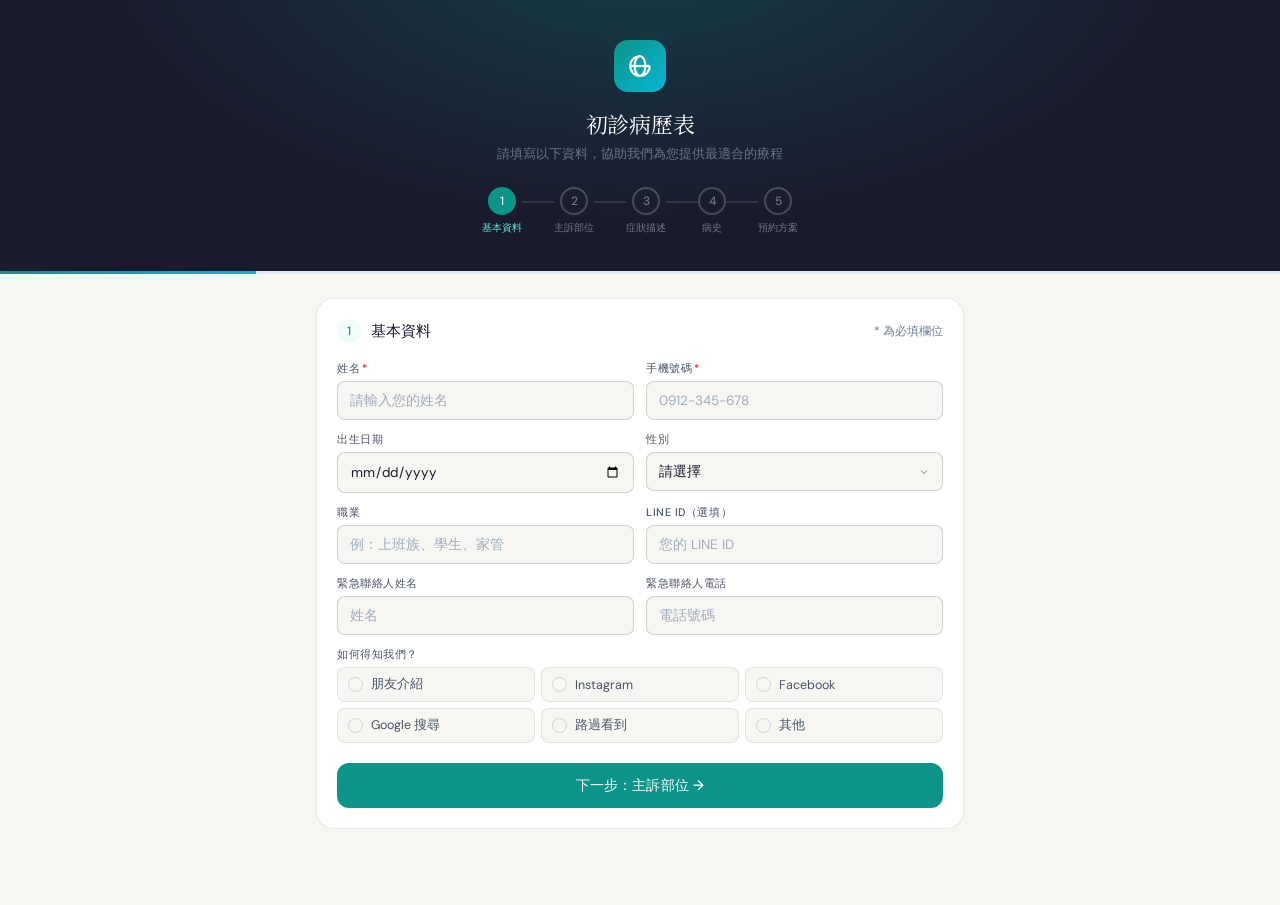
==== intake-form.html @ 5fa19ca1 "Add files via upload" ====
<!DOCTYPE html>
<html lang="zh-TW">
<head>
<meta charset="UTF-8"/>
<meta name="viewport" content="width=device-width,initial-scale=1.0"/>
<title>初診病歷表 — Bloom 身體調理中心</title>
<link rel="preconnect" href="https://fonts.googleapis.com"/>
<link rel="preconnect" href="https://fonts.gstatic.com" crossorigin/>
<link href="https://fonts.googleapis.com/css2?family=Noto+Serif+TC:wght@400;500&family=DM+Sans:opsz,wght@9..40,300;9..40,400;9..40,500&display=swap" rel="stylesheet"/>
<style>
*{box-sizing:border-box;margin:0;padding:0}
:root{
  --ink:#1a1a2e;--ink2:#4a5568;--ink3:#718096;
  --surface:#f7f6f2;--card:#fff;--border:rgba(0,0,0,0.08);--border2:rgba(0,0,0,0.15);
  --teal:#0d9488;--teal-light:#f0fdfa;--teal-mid:#ccfbf1;
  --rose:#e11d48;--rose-light:#fff1f2;
  --gold:#b45309;--gold-light:#fffbeb;
  --r:12px;--r-sm:8px;--r-lg:18px;
  --font-display:'Noto Serif TC',Georgia,serif;
  --font-body:'DM Sans',system-ui,sans-serif;
}
html{scroll-behavior:smooth}
body{font-family:var(--font-body);background:var(--surface);color:var(--ink);min-height:100vh;-webkit-font-smoothing:antialiased}

/* Header */
.form-header{background:var(--ink);padding:40px 24px 36px;text-align:center;position:relative;overflow:hidden}
.form-header::before{content:'';position:absolute;inset:0;background:radial-gradient(ellipse at 50% -20%,rgba(13,148,136,0.3),transparent 60%);pointer-events:none}
.header-logo{width:52px;height:52px;border-radius:14px;background:linear-gradient(135deg,#0d9488,#06b6d4);display:flex;align-items:center;justify-content:center;margin:0 auto 16px;position:relative;z-index:1}
.header-logo svg{width:26px;height:26px;stroke:#fff;fill:none;stroke-width:2}
.header-title{font-family:var(--font-display);font-size:22px;color:#fff;letter-spacing:-0.01em;position:relative;z-index:1}
.header-sub{font-size:13px;color:#64748b;margin-top:6px;position:relative;z-index:1}
.header-steps{display:flex;align-items:center;justify-content:center;gap:0;margin-top:24px;position:relative;z-index:1}
.step-item{display:flex;flex-direction:column;align-items:center;gap:6px}
.step-dot{width:28px;height:28px;border-radius:50%;border:2px solid rgba(255,255,255,0.2);color:rgba(255,255,255,0.4);font-size:12px;font-weight:500;display:flex;align-items:center;justify-content:center;transition:all .3s}
.step-dot.active{background:var(--teal);border-color:var(--teal);color:#fff}
.step-dot.done{background:rgba(13,148,136,0.3);border-color:var(--teal);color:#5eead4}
.step-label{font-size:10px;color:rgba(255,255,255,0.4);white-space:nowrap;transition:all .3s}
.step-label.active{color:#5eead4}
.step-line{width:32px;height:2px;background:rgba(255,255,255,0.1);margin-bottom:18px}
.step-line.done{background:rgba(13,148,136,0.4)}

/* Form body */
.form-body{max-width:680px;margin:0 auto;padding:24px 16px 60px}

/* Sections */
.form-section{background:var(--card);border-radius:var(--r-lg);border:0.5px solid var(--border);padding:20px;margin-bottom:16px;display:none}
.form-section.active{display:block;animation:slideIn .25s ease}
@keyframes slideIn{from{opacity:0;transform:translateY(8px)}to{opacity:1;transform:translateY(0)}}
.section-header{display:flex;align-items:center;gap:10px;margin-bottom:18px}
.section-num{width:24px;height:24px;border-radius:50%;background:var(--teal-light);color:var(--teal);font-size:12px;font-weight:500;display:flex;align-items:center;justify-content:center;flex-shrink:0}
.section-title-text{font-size:15px;font-weight:500;color:var(--ink)}
.section-desc{font-size:12px;color:var(--ink3);margin-left:auto}

/* Fields */
.field-row{display:grid;grid-template-columns:1fr 1fr;gap:12px;margin-bottom:12px}
.field-row.single{grid-template-columns:1fr}
.field-row.triple{grid-template-columns:1fr 1fr 1fr}
.field-group{display:flex;flex-direction:column;gap:5px}
.field-group.full{grid-column:1/-1}
.field-label{font-size:11px;font-weight:500;color:var(--ink2);text-transform:uppercase;letter-spacing:0.05em}
.field-req{color:var(--rose);margin-left:2px}
.field-input{width:100%;padding:10px 12px;border:1px solid var(--border2);border-radius:var(--r-sm);background:var(--surface);color:var(--ink);font-size:13.5px;font-family:var(--font-body);outline:none;transition:all .15s;-webkit-appearance:none}
.field-input:focus{border-color:var(--teal);box-shadow:0 0 0 3px rgba(13,148,136,0.1);background:var(--card)}
.field-input::placeholder{color:#a0aec0}
select.field-input{cursor:pointer;background-image:url("data:image/svg+xml,%3Csvg xmlns='http://www.w3.org/2000/svg' width='12' height='12' viewBox='0 0 24 24' fill='none' stroke='%23718096' stroke-width='2'%3E%3Cpolyline points='6 9 12 15 18 9'/%3E%3C/svg%3E");background-repeat:no-repeat;background-position:right 12px center;padding-right:32px}
textarea.field-input{resize:vertical;min-height:80px;line-height:1.6}

/* Sub headers */
.sub-hd{font-size:11.5px;font-weight:500;color:var(--ink2);margin:14px 0 8px;display:flex;align-items:center;gap:6px}
.sub-hd::after{content:'';flex:1;height:0.5px;background:var(--border)}

/* Checkboxes */
.check-grid{display:grid;grid-template-columns:repeat(auto-fill,minmax(130px,1fr));gap:6px;margin-bottom:4px}
.check-grid.compact{grid-template-columns:repeat(auto-fill,minmax(110px,1fr))}
.check-grid.wide{grid-template-columns:repeat(auto-fill,minmax(160px,1fr))}
.ck-item{display:flex;align-items:center;gap:8px;padding:8px 10px;background:var(--surface);border:1px solid var(--border);border-radius:var(--r-sm);cursor:pointer;font-size:12.5px;color:var(--ink2);transition:all .12s;user-select:none;-webkit-user-select:none}
.ck-item:hover{border-color:#a7f3d0;background:#f0fdfa}
.ck-item.on{background:var(--teal-light);border-color:#5eead4;color:var(--teal)}
.ck-box{width:15px;height:15px;border-radius:3px;border:1.5px solid #cbd5e0;flex-shrink:0;display:flex;align-items:center;justify-content:center;transition:all .12s}
.ck-item.on .ck-box{background:var(--teal);border-color:var(--teal)}
.ck-tick{display:none;width:9px;height:9px}
.ck-item.on .ck-tick{display:block}

/* Radio */
.rd-grid{display:grid;grid-template-columns:repeat(auto-fill,minmax(130px,1fr));gap:6px}
.rd-grid.wide{grid-template-columns:repeat(auto-fill,minmax(160px,1fr))}
.rd-item{display:flex;align-items:center;gap:8px;padding:8px 10px;background:var(--surface);border:1px solid var(--border);border-radius:var(--r-sm);cursor:pointer;font-size:12.5px;color:var(--ink2);transition:all .12s;user-select:none;-webkit-user-select:none}
.rd-item:hover{border-color:#a7f3d0;background:#f0fdfa}
.rd-item.on{background:var(--teal-light);border-color:#5eead4;color:var(--teal)}
.rd-dot{width:15px;height:15px;border-radius:50%;border:1.5px solid #cbd5e0;flex-shrink:0;transition:all .12s}
.rd-item.on .rd-dot{background:var(--teal);border-color:var(--teal);box-shadow:inset 0 0 0 3px #f0fdfa}

/* Pain scale */
.pain-scale{display:grid;grid-template-columns:repeat(10,1fr);gap:4px;margin-top:6px}
.pain-btn{padding:8px 0;border-radius:var(--r-sm);border:1px solid var(--border);background:var(--surface);font-size:12px;font-weight:500;color:var(--ink3);cursor:pointer;text-align:center;transition:all .15s;-webkit-appearance:none}
.pain-btn:hover{border-color:#a7f3d0;background:#f0fdfa}
.pain-btn.p1,.pain-btn.p2,.pain-btn.p3{background:#dcfce7;border-color:#86efac;color:#15803d}
.pain-btn.p4,.pain-btn.p5,.pain-btn.p6{background:#fef9c3;border-color:#fde047;color:#854d0e}
.pain-btn.p7,.pain-btn.p8{background:#ffedd5;border-color:#fb923c;color:#c2410c}
.pain-btn.p9,.pain-btn.p10{background:#fee2e2;border-color:#f87171;color:#b91c1c}
.pain-hint{display:flex;justify-content:space-between;font-size:11px;color:var(--ink3);margin-top:4px}

/* Plan cards */
.plan-grid{display:grid;grid-template-columns:1fr 1fr;gap:8px}
.plan-card{border:1.5px solid var(--border);border-radius:var(--r);padding:14px;cursor:pointer;transition:all .15s;background:var(--surface);position:relative}
.plan-card:hover{border-color:#5eead4;background:#f0fdfa}
.plan-card.on{border-color:var(--teal);background:var(--teal-light)}
.plan-card.featured{border-color:#f59e0b}
.plan-card.on.featured{border-color:var(--teal)}
.plan-badge{position:absolute;top:-1px;right:12px;background:#f59e0b;color:#fff;font-size:10px;font-weight:500;padding:2px 8px;border-radius:0 0 6px 6px}
.plan-name{font-size:13px;font-weight:500;color:var(--ink);margin-bottom:3px}
.plan-price{font-size:18px;font-weight:600;color:var(--teal);letter-spacing:-0.03em}
.plan-price-sub{font-size:11px;color:var(--ink3);margin-top:1px}
.plan-card.on .plan-name{color:var(--teal)}
.plan-other-input{margin-top:8px;display:none}
.plan-other-input.show{display:block}

/* Consent */
.consent-text{background:#fafafa;border:0.5px solid var(--border);border-radius:var(--r-sm);padding:14px;font-size:12px;color:var(--ink3);line-height:1.8;margin-bottom:14px}
.consent-text strong{color:var(--ink2)}

/* Navigation buttons */
.nav-row{display:flex;gap:10px;margin-top:20px}
.btn-back{flex:0 0 auto;padding:12px 20px;background:var(--surface);border:1px solid var(--border2);border-radius:var(--r);font-size:13.5px;color:var(--ink2);cursor:pointer;font-family:var(--font-body);transition:all .15s}
.btn-back:hover{background:#eee}
.btn-next{flex:1;padding:13px;background:var(--teal);color:#fff;border:none;border-radius:var(--r);font-size:14px;font-weight:500;cursor:pointer;font-family:var(--font-body);transition:all .15s;letter-spacing:0.01em}
.btn-next:hover{background:#0f766e}
.btn-next:disabled{background:#a7f3d0;cursor:not-allowed}
.btn-submit{flex:1;padding:13px;background:var(--ink);color:#fff;border:none;border-radius:var(--r);font-size:14px;font-weight:500;cursor:pointer;font-family:var(--font-body);transition:all .15s}
.btn-submit:hover{background:#2d3748}

/* Progress bar */
.progress-bar{height:3px;background:#e2e8f0;position:relative;overflow:hidden}
.progress-fill{height:100%;background:linear-gradient(90deg,var(--teal),#06b6d4);transition:width .4s ease}

/* Thank you screen */
.thankyou{display:none;text-align:center;padding:48px 24px}
.thankyou.show{display:block;animation:slideIn .3s ease}
.ty-icon{width:64px;height:64px;border-radius:50%;background:var(--teal-light);border:2px solid #5eead4;display:flex;align-items:center;justify-content:center;margin:0 auto 20px}
.ty-icon svg{width:28px;height:28px;stroke:var(--teal);fill:none;stroke-width:2.5}
.ty-title{font-family:var(--font-display);font-size:22px;color:var(--ink);margin-bottom:8px}
.ty-sub{font-size:14px;color:var(--ink3);line-height:1.7;margin-bottom:24px}
.ty-card{background:var(--card);border:0.5px solid var(--border);border-radius:var(--r-lg);padding:16px 20px;margin-bottom:12px;text-align:left}
.ty-card-title{font-size:12px;font-weight:500;color:var(--ink2);text-transform:uppercase;letter-spacing:0.05em;margin-bottom:8px}
.ty-summary{font-size:13px;color:var(--ink2);line-height:1.8}
.ty-summary span{color:var(--teal);font-weight:500}
.line-btn{display:flex;align-items:center;justify-content:center;gap:10px;padding:14px;background:#06c755;color:#fff;border-radius:var(--r);font-size:14px;font-weight:500;cursor:pointer;border:none;font-family:var(--font-body);width:100%;margin-top:8px;transition:all .15s}
.line-btn:hover{background:#05a847}
.line-btn svg{width:22px;height:22px}

/* Required field error */
.field-error{font-size:11px;color:var(--rose);margin-top:4px;display:none}
.field-input.error{border-color:var(--rose);box-shadow:0 0 0 3px rgba(225,29,72,0.1)}

/* Mobile */
@media(max-width:480px){
  .field-row{grid-template-columns:1fr}
  .plan-grid{grid-template-columns:1fr}
  .pain-scale{gap:3px}
  .pain-btn{font-size:11px;padding:7px 0}
  .check-grid{grid-template-columns:repeat(auto-fill,minmax(100px,1fr))}
}
</style>
</head>
<body>

<div class="form-header">
  <div class="header-logo">
    <svg viewBox="0 0 24 24"><path d="M12 3c-4.97 0-9 4.03-9 9s4.03 9 9 9 9-4.03 9-9"/><path d="M12 3c2.76 0 5 4.03 5 9s-2.24 9-5 9"/><path d="M3 12h18"/><path d="M12 3c-2.76 0-5 4.03-5 9s2.24 9 5 9"/></svg>
  </div>
  <div class="header-title">初診病歷表</div>
  <div class="header-sub">請填寫以下資料，協助我們為您提供最適合的療程</div>
  <div class="header-steps" id="headerSteps">
    <div class="step-item"><div class="step-dot active" id="sd1">1</div><div class="step-label active" id="sl1">基本資料</div></div>
    <div class="step-line" id="sline1"></div>
    <div class="step-item"><div class="step-dot" id="sd2">2</div><div class="step-label" id="sl2">主訴部位</div></div>
    <div class="step-line" id="sline2"></div>
    <div class="step-item"><div class="step-dot" id="sd3">3</div><div class="step-label" id="sl3">症狀描述</div></div>
    <div class="step-line" id="sline3"></div>
    <div class="step-item"><div class="step-dot" id="sd4">4</div><div class="step-label" id="sl4">病史</div></div>
    <div class="step-line" id="sline4"></div>
    <div class="step-item"><div class="step-dot" id="sd5">5</div><div class="step-label" id="sl5">預約方案</div></div>
  </div>
</div>

<div class="progress-bar"><div class="progress-fill" id="progressFill" style="width:20%"></div></div>

<div class="form-body">

  <!-- Section 1: 基本資料 -->
  <div class="form-section active" id="sec1">
    <div class="section-header">
      <div class="section-num">1</div>
      <div class="section-title-text">基本資料</div>
      <div class="section-desc">* 為必填欄位</div>
    </div>
    <div class="field-row">
      <div class="field-group">
        <div class="field-label">姓名<span class="field-req">*</span></div>
        <input class="field-input" id="f-name" type="text" placeholder="請輸入您的姓名"/>
        <div class="field-error" id="err-name">請輸入姓名</div>
      </div>
      <div class="field-group">
        <div class="field-label">手機號碼<span class="field-req">*</span></div>
        <input class="field-input" id="f-phone" type="tel" placeholder="0912-345-678"/>
        <div class="field-error" id="err-phone">請輸入手機號碼</div>
      </div>
    </div>
    <div class="field-row">
      <div class="field-group">
        <div class="field-label">出生日期</div>
        <input class="field-input" id="f-bday" type="date"/>
      </div>
      <div class="field-group">
        <div class="field-label">性別</div>
        <select class="field-input" id="f-gender">
          <option value="">請選擇</option>
          <option>男</option><option>女</option><option>其他</option>
        </select>
      </div>
    </div>
    <div class="field-row">
      <div class="field-group">
        <div class="field-label">職業</div>
        <input class="field-input" id="f-job" type="text" placeholder="例：上班族、學生、家管"/>
      </div>
      <div class="field-group">
        <div class="field-label">LINE ID（選填）</div>
        <input class="field-input" id="f-line" type="text" placeholder="您的 LINE ID"/>
      </div>
    </div>
    <div class="field-row">
      <div class="field-group">
        <div class="field-label">緊急聯絡人姓名</div>
        <input class="field-input" id="f-ec-name" type="text" placeholder="姓名"/>
      </div>
      <div class="field-group">
        <div class="field-label">緊急聯絡人電話</div>
        <input class="field-input" id="f-ec-phone" type="tel" placeholder="電話號碼"/>
      </div>
    </div>
    <div class="field-row single">
      <div class="field-group">
        <div class="field-label">如何得知我們？</div>
        <div class="rd-grid wide" id="referral-grid">
          <div class="rd-item" onclick="rdSelect(this,'referral')"><div class="rd-dot"></div>朋友介紹</div>
          <div class="rd-item" onclick="rdSelect(this,'referral')"><div class="rd-dot"></div>Instagram</div>
          <div class="rd-item" onclick="rdSelect(this,'referral')"><div class="rd-dot"></div>Facebook</div>
          <div class="rd-item" onclick="rdSelect(this,'referral')"><div class="rd-dot"></div>Google 搜尋</div>
          <div class="rd-item" onclick="rdSelect(this,'referral')"><div class="rd-dot"></div>路過看到</div>
          <div class="rd-item" onclick="rdSelect(this,'referral')"><div class="rd-dot"></div>其他</div>
        </div>
      </div>
    </div>
    <div class="nav-row">
      <button class="btn-next" onclick="goNext(1)">下一步：主訴部位 →</button>
    </div>
  </div>

  <!-- Section 2: 主訴部位 -->
  <div class="form-section" id="sec2">
    <div class="section-header">
      <div class="section-num">2</div>
      <div class="section-title-text">主訴部位</div>
      <div class="section-desc">可複選</div>
    </div>

    <div class="sub-hd">頭頸部</div>
    <div class="check-grid compact">
      <div class="ck-item" onclick="ckToggle(this)"><div class="ck-box"><svg class="ck-tick" viewBox="0 0 10 10"><polyline points="1.5,5 4,7.5 8.5,2.5" stroke="white" stroke-width="1.8" fill="none" stroke-linecap="round" stroke-linejoin="round"/></svg></div>頭部</div>
      <div class="ck-item" onclick="ckToggle(this)"><div class="ck-box"><svg class="ck-tick" viewBox="0 0 10 10"><polyline points="1.5,5 4,7.5 8.5,2.5" stroke="white" stroke-width="1.8" fill="none" stroke-linecap="round" stroke-linejoin="round"/></svg></div>頸部</div>
      <div class="ck-item" onclick="ckToggle(this)"><div class="ck-box"><svg class="ck-tick" viewBox="0 0 10 10"><polyline points="1.5,5 4,7.5 8.5,2.5" stroke="white" stroke-width="1.8" fill="none" stroke-linecap="round" stroke-linejoin="round"/></svg></div>下顎 / TMJ</div>
    </div>

    <div class="sub-hd">上肢</div>
    <div class="check-grid compact">
      <div class="ck-item" onclick="ckToggle(this)"><div class="ck-box"><svg class="ck-tick" viewBox="0 0 10 10"><polyline points="1.5,5 4,7.5 8.5,2.5" stroke="white" stroke-width="1.8" fill="none" stroke-linecap="round" stroke-linejoin="round"/></svg></div>肩膀</div>
      <div class="ck-item" onclick="ckToggle(this)"><div class="ck-box"><svg class="ck-tick" viewBox="0 0 10 10"><polyline points="1.5,5 4,7.5 8.5,2.5" stroke="white" stroke-width="1.8" fill="none" stroke-linecap="round" stroke-linejoin="round"/></svg></div>上臂</div>
      <div class="ck-item" onclick="ckToggle(this)"><div class="ck-box"><svg class="ck-tick" viewBox="0 0 10 10"><polyline points="1.5,5 4,7.5 8.5,2.5" stroke="white" stroke-width="1.8" fill="none" stroke-linecap="round" stroke-linejoin="round"/></svg></div>手肘</div>
      <div class="ck-item" onclick="ckToggle(this)"><div class="ck-box"><svg class="ck-tick" viewBox="0 0 10 10"><polyline points="1.5,5 4,7.5 8.5,2.5" stroke="white" stroke-width="1.8" fill="none" stroke-linecap="round" stroke-linejoin="round"/></svg></div>前臂</div>
      <div class="ck-item" onclick="ckToggle(this)"><div class="ck-box"><svg class="ck-tick" viewBox="0 0 10 10"><polyline points="1.5,5 4,7.5 8.5,2.5" stroke="white" stroke-width="1.8" fill="none" stroke-linecap="round" stroke-linejoin="round"/></svg></div>手腕 / 手掌</div>
    </div>

    <div class="sub-hd">軀幹</div>
    <div class="check-grid compact">
      <div class="ck-item" onclick="ckToggle(this)"><div class="ck-box"><svg class="ck-tick" viewBox="0 0 10 10"><polyline points="1.5,5 4,7.5 8.5,2.5" stroke="white" stroke-width="1.8" fill="none" stroke-linecap="round" stroke-linejoin="round"/></svg></div>上背</div>
      <div class="ck-item" onclick="ckToggle(this)"><div class="ck-box"><svg class="ck-tick" viewBox="0 0 10 10"><polyline points="1.5,5 4,7.5 8.5,2.5" stroke="white" stroke-width="1.8" fill="none" stroke-linecap="round" stroke-linejoin="round"/></svg></div>中背</div>
      <div class="ck-item" onclick="ckToggle(this)"><div class="ck-box"><svg class="ck-tick" viewBox="0 0 10 10"><polyline points="1.5,5 4,7.5 8.5,2.5" stroke="white" stroke-width="1.8" fill="none" stroke-linecap="round" stroke-linejoin="round"/></svg></div>下背 / 腰部</div>
      <div class="ck-item" onclick="ckToggle(this)"><div class="ck-box"><svg class="ck-tick" viewBox="0 0 10 10"><polyline points="1.5,5 4,7.5 8.5,2.5" stroke="white" stroke-width="1.8" fill="none" stroke-linecap="round" stroke-linejoin="round"/></svg></div>薦椎 / 尾椎</div>
      <div class="ck-item" onclick="ckToggle(this)"><div class="ck-box"><svg class="ck-tick" viewBox="0 0 10 10"><polyline points="1.5,5 4,7.5 8.5,2.5" stroke="white" stroke-width="1.8" fill="none" stroke-linecap="round" stroke-linejoin="round"/></svg></div>胸口 / 肋骨</div>
    </div>

    <div class="sub-hd">下肢</div>
    <div class="check-grid compact">
      <div class="ck-item" onclick="ckToggle(this)"><div class="ck-box"><svg class="ck-tick" viewBox="0 0 10 10"><polyline points="1.5,5 4,7.5 8.5,2.5" stroke="white" stroke-width="1.8" fill="none" stroke-linecap="round" stroke-linejoin="round"/></svg></div>臀部 / 髖關節</div>
      <div class="ck-item" onclick="ckToggle(this)"><div class="ck-box"><svg class="ck-tick" viewBox="0 0 10 10"><polyline points="1.5,5 4,7.5 8.5,2.5" stroke="white" stroke-width="1.8" fill="none" stroke-linecap="round" stroke-linejoin="round"/></svg></div>大腿</div>
      <div class="ck-item" onclick="ckToggle(this)"><div class="ck-box"><svg class="ck-tick" viewBox="0 0 10 10"><polyline points="1.5,5 4,7.5 8.5,2.5" stroke="white" stroke-width="1.8" fill="none" stroke-linecap="round" stroke-linejoin="round"/></svg></div>膝蓋</div>
      <div class="ck-item" onclick="ckToggle(this)"><div class="ck-box"><svg class="ck-tick" viewBox="0 0 10 10"><polyline points="1.5,5 4,7.5 8.5,2.5" stroke="white" stroke-width="1.8" fill="none" stroke-linecap="round" stroke-linejoin="round"/></svg></div>小腿</div>
      <div class="ck-item" onclick="ckToggle(this)"><div class="ck-box"><svg class="ck-tick" viewBox="0 0 10 10"><polyline points="1.5,5 4,7.5 8.5,2.5" stroke="white" stroke-width="1.8" fill="none" stroke-linecap="round" stroke-linejoin="round"/></svg></div>腳踝</div>
      <div class="ck-item" onclick="ckToggle(this)"><div class="ck-box"><svg class="ck-tick" viewBox="0 0 10 10"><polyline points="1.5,5 4,7.5 8.5,2.5" stroke="white" stroke-width="1.8" fill="none" stroke-linecap="round" stroke-linejoin="round"/></svg></div>足底 / 腳趾</div>
    </div>

    <div class="nav-row">
      <button class="btn-back" onclick="goBack(2)">← 上一步</button>
      <button class="btn-next" onclick="goNext(2)">下一步：症狀描述 →</button>
    </div>
  </div>

  <!-- Section 3: 症狀描述 -->
  <div class="form-section" id="sec3">
    <div class="section-header">
      <div class="section-num">3</div>
      <div class="section-title-text">症狀描述</div>
      <div class="section-desc">可複選</div>
    </div>

    <div class="sub-hd" style="margin-top:0">症狀類型</div>
    <div class="check-grid">
      <div class="ck-item" onclick="ckToggle(this)"><div class="ck-box"><svg class="ck-tick" viewBox="0 0 10 10"><polyline points="1.5,5 4,7.5 8.5,2.5" stroke="white" stroke-width="1.8" fill="none" stroke-linecap="round" stroke-linejoin="round"/></svg></div>痠痛</div>
      <div class="ck-item" onclick="ckToggle(this)"><div class="ck-box"><svg class="ck-tick" viewBox="0 0 10 10"><polyline points="1.5,5 4,7.5 8.5,2.5" stroke="white" stroke-width="1.8" fill="none" stroke-linecap="round" stroke-linejoin="round"/></svg></div>緊繃僵硬</div>
      <div class="ck-item" onclick="ckToggle(this)"><div class="ck-box"><svg class="ck-tick" viewBox="0 0 10 10"><polyline points="1.5,5 4,7.5 8.5,2.5" stroke="white" stroke-width="1.8" fill="none" stroke-linecap="round" stroke-linejoin="round"/></svg></div>麻木感</div>
      <div class="ck-item" onclick="ckToggle(this)"><div class="ck-box"><svg class="ck-tick" viewBox="0 0 10 10"><polyline points="1.5,5 4,7.5 8.5,2.5" stroke="white" stroke-width="1.8" fill="none" stroke-linecap="round" stroke-linejoin="round"/></svg></div>刺痛 / 放射痛</div>
      <div class="ck-item" onclick="ckToggle(this)"><div class="ck-box"><svg class="ck-tick" viewBox="0 0 10 10"><polyline points="1.5,5 4,7.5 8.5,2.5" stroke="white" stroke-width="1.8" fill="none" stroke-linecap="round" stroke-linejoin="round"/></svg></div>活動受限</div>
      <div class="ck-item" onclick="ckToggle(this)"><div class="ck-box"><svg class="ck-tick" viewBox="0 0 10 10"><polyline points="1.5,5 4,7.5 8.5,2.5" stroke="white" stroke-width="1.8" fill="none" stroke-linecap="round" stroke-linejoin="round"/></svg></div>無力感</div>
      <div class="ck-item" onclick="ckToggle(this)"><div class="ck-box"><svg class="ck-tick" viewBox="0 0 10 10"><polyline points="1.5,5 4,7.5 8.5,2.5" stroke="white" stroke-width="1.8" fill="none" stroke-linecap="round" stroke-linejoin="round"/></svg></div>腫脹</div>
      <div class="ck-item" onclick="ckToggle(this)"><div class="ck-box"><svg class="ck-tick" viewBox="0 0 10 10"><polyline points="1.5,5 4,7.5 8.5,2.5" stroke="white" stroke-width="1.8" fill="none" stroke-linecap="round" stroke-linejoin="round"/></svg></div>關節彈響</div>
      <div class="ck-item" onclick="ckToggle(this)"><div class="ck-box"><svg class="ck-tick" viewBox="0 0 10 10"><polyline points="1.5,5 4,7.5 8.5,2.5" stroke="white" stroke-width="1.8" fill="none" stroke-linecap="round" stroke-linejoin="round"/></svg></div>姿勢問題</div>
      <div class="ck-item" onclick="ckToggle(this)"><div class="ck-box"><svg class="ck-tick" viewBox="0 0 10 10"><polyline points="1.5,5 4,7.5 8.5,2.5" stroke="white" stroke-width="1.8" fill="none" stroke-linecap="round" stroke-linejoin="round"/></svg></div>頭痛 / 頭暈</div>
    </div>

    <div class="sub-hd">疼痛程度（請點選）</div>
    <div class="pain-scale" id="painScale">
      <button class="pain-btn" onclick="setPain(1)" type="button">1</button>
      <button class="pain-btn" onclick="setPain(2)" type="button">2</button>
      <button class="pain-btn" onclick="setPain(3)" type="button">3</button>
      <button class="pain-btn" onclick="setPain(4)" type="button">4</button>
      <button class="pain-btn" onclick="setPain(5)" type="button">5</button>
      <button class="pain-btn" onclick="setPain(6)" type="button">6</button>
      <button class="pain-btn" onclick="setPain(7)" type="button">7</button>
      <button class="pain-btn" onclick="setPain(8)" type="button">8</button>
      <button class="pain-btn" onclick="setPain(9)" type="button">9</button>
      <button class="pain-btn" onclick="setPain(10)" type="button">10</button>
    </div>
    <div class="pain-hint"><span>不太痛</span><span>非常劇烈</span></div>

    <div class="sub-hd">持續時間</div>
    <div class="rd-grid" id="duration-grid">
      <div class="rd-item" onclick="rdSelect(this,'duration')"><div class="rd-dot"></div>3 天以內</div>
      <div class="rd-item" onclick="rdSelect(this,'duration')"><div class="rd-dot"></div>1 週內</div>
      <div class="rd-item" onclick="rdSelect(this,'duration')"><div class="rd-dot"></div>1 個月內</div>
      <div class="rd-item" onclick="rdSelect(this,'duration')"><div class="rd-dot"></div>1–3 個月</div>
      <div class="rd-item" onclick="rdSelect(this,'duration')"><div class="rd-dot"></div>3–6 個月</div>
      <div class="rd-item" onclick="rdSelect(this,'duration')"><div class="rd-dot"></div>半年以上</div>
    </div>

    <div class="sub-hd">何時較明顯？</div>
    <div class="check-grid">
      <div class="ck-item" onclick="ckToggle(this)"><div class="ck-box"><svg class="ck-tick" viewBox="0 0 10 10"><polyline points="1.5,5 4,7.5 8.5,2.5" stroke="white" stroke-width="1.8" fill="none" stroke-linecap="round" stroke-linejoin="round"/></svg></div>早晨起床</div>
      <div class="ck-item" onclick="ckToggle(this)"><div class="ck-box"><svg class="ck-tick" viewBox="0 0 10 10"><polyline points="1.5,5 4,7.5 8.5,2.5" stroke="white" stroke-width="1.8" fill="none" stroke-linecap="round" stroke-linejoin="round"/></svg></div>久坐後</div>
      <div class="ck-item" onclick="ckToggle(this)"><div class="ck-box"><svg class="ck-tick" viewBox="0 0 10 10"><polyline points="1.5,5 4,7.5 8.5,2.5" stroke="white" stroke-width="1.8" fill="none" stroke-linecap="round" stroke-linejoin="round"/></svg></div>運動後</div>
      <div class="ck-item" onclick="ckToggle(this)"><div class="ck-box"><svg class="ck-tick" viewBox="0 0 10 10"><polyline points="1.5,5 4,7.5 8.5,2.5" stroke="white" stroke-width="1.8" fill="none" stroke-linecap="round" stroke-linejoin="round"/></svg></div>工作時</div>
      <div class="ck-item" onclick="ckToggle(this)"><div class="ck-box"><svg class="ck-tick" viewBox="0 0 10 10"><polyline points="1.5,5 4,7.5 8.5,2.5" stroke="white" stroke-width="1.8" fill="none" stroke-linecap="round" stroke-linejoin="round"/></svg></div>夜間 / 睡前</div>
      <div class="ck-item" onclick="ckToggle(this)"><div class="ck-box"><svg class="ck-tick" viewBox="0 0 10 10"><polyline points="1.5,5 4,7.5 8.5,2.5" stroke="white" stroke-width="1.8" fill="none" stroke-linecap="round" stroke-linejoin="round"/></svg></div>持續性</div>
    </div>

    <div class="nav-row">
      <button class="btn-back" onclick="goBack(3)">← 上一步</button>
      <button class="btn-next" onclick="goNext(3)">下一步：病史 →</button>
    </div>
  </div>

  <!-- Section 4: 病史 -->
  <div class="form-section" id="sec4">
    <div class="section-header">
      <div class="section-num">4</div>
      <div class="section-title-text">病史與生活習慣</div>
      <div class="section-desc">可複選</div>
    </div>

    <div class="sub-hd" style="margin-top:0">曾做過的處理方式</div>
    <div class="check-grid wide">
      <div class="ck-item" onclick="ckToggle(this)"><div class="ck-box"><svg class="ck-tick" viewBox="0 0 10 10"><polyline points="1.5,5 4,7.5 8.5,2.5" stroke="white" stroke-width="1.8" fill="none" stroke-linecap="round" stroke-linejoin="round"/></svg></div>從未處理</div>
      <div class="ck-item" onclick="ckToggle(this)"><div class="ck-box"><svg class="ck-tick" viewBox="0 0 10 10"><polyline points="1.5,5 4,7.5 8.5,2.5" stroke="white" stroke-width="1.8" fill="none" stroke-linecap="round" stroke-linejoin="round"/></svg></div>就醫看診</div>
      <div class="ck-item" onclick="ckToggle(this)"><div class="ck-box"><svg class="ck-tick" viewBox="0 0 10 10"><polyline points="1.5,5 4,7.5 8.5,2.5" stroke="white" stroke-width="1.8" fill="none" stroke-linecap="round" stroke-linejoin="round"/></svg></div>物理治療</div>
      <div class="ck-item" onclick="ckToggle(this)"><div class="ck-box"><svg class="ck-tick" viewBox="0 0 10 10"><polyline points="1.5,5 4,7.5 8.5,2.5" stroke="white" stroke-width="1.8" fill="none" stroke-linecap="round" stroke-linejoin="round"/></svg></div>整脊 / 整骨</div>
      <div class="ck-item" onclick="ckToggle(this)"><div class="ck-box"><svg class="ck-tick" viewBox="0 0 10 10"><polyline points="1.5,5 4,7.5 8.5,2.5" stroke="white" stroke-width="1.8" fill="none" stroke-linecap="round" stroke-linejoin="round"/></svg></div>按摩 / 推拿</div>
      <div class="ck-item" onclick="ckToggle(this)"><div class="ck-box"><svg class="ck-tick" viewBox="0 0 10 10"><polyline points="1.5,5 4,7.5 8.5,2.5" stroke="white" stroke-width="1.8" fill="none" stroke-linecap="round" stroke-linejoin="round"/></svg></div>針灸</div>
      <div class="ck-item" onclick="ckToggle(this)"><div class="ck-box"><svg class="ck-tick" viewBox="0 0 10 10"><polyline points="1.5,5 4,7.5 8.5,2.5" stroke="white" stroke-width="1.8" fill="none" stroke-linecap="round" stroke-linejoin="round"/></svg></div>手術</div>
      <div class="ck-item" onclick="ckToggle(this)"><div class="ck-box"><svg class="ck-tick" viewBox="0 0 10 10"><polyline points="1.5,5 4,7.5 8.5,2.5" stroke="white" stroke-width="1.8" fill="none" stroke-linecap="round" stroke-linejoin="round"/></svg></div>服用止痛藥</div>
    </div>

    <div class="sub-hd">工作 / 生活型態</div>
    <div class="check-grid wide">
      <div class="ck-item" onclick="ckToggle(this)"><div class="ck-box"><svg class="ck-tick" viewBox="0 0 10 10"><polyline points="1.5,5 4,7.5 8.5,2.5" stroke="white" stroke-width="1.8" fill="none" stroke-linecap="round" stroke-linejoin="round"/></svg></div>久坐辦公</div>
      <div class="ck-item" onclick="ckToggle(this)"><div class="ck-box"><svg class="ck-tick" viewBox="0 0 10 10"><polyline points="1.5,5 4,7.5 8.5,2.5" stroke="white" stroke-width="1.8" fill="none" stroke-linecap="round" stroke-linejoin="round"/></svg></div>久站工作</div>
      <div class="ck-item" onclick="ckToggle(this)"><div class="ck-box"><svg class="ck-tick" viewBox="0 0 10 10"><polyline points="1.5,5 4,7.5 8.5,2.5" stroke="white" stroke-width="1.8" fill="none" stroke-linecap="round" stroke-linejoin="round"/></svg></div>重複性動作</div>
      <div class="ck-item" onclick="ckToggle(this)"><div class="ck-box"><svg class="ck-tick" viewBox="0 0 10 10"><polyline points="1.5,5 4,7.5 8.5,2.5" stroke="white" stroke-width="1.8" fill="none" stroke-linecap="round" stroke-linejoin="round"/></svg></div>搬重物</div>
      <div class="ck-item" onclick="ckToggle(this)"><div class="ck-box"><svg class="ck-tick" viewBox="0 0 10 10"><polyline points="1.5,5 4,7.5 8.5,2.5" stroke="white" stroke-width="1.8" fill="none" stroke-linecap="round" stroke-linejoin="round"/></svg></div>規律運動</div>
      <div class="ck-item" onclick="ckToggle(this)"><div class="ck-box"><svg class="ck-tick" viewBox="0 0 10 10"><polyline points="1.5,5 4,7.5 8.5,2.5" stroke="white" stroke-width="1.8" fill="none" stroke-linecap="round" stroke-linejoin="round"/></svg></div>長時間開車</div>
    </div>

    <div class="sub-hd">需告知的特殊狀況</div>
    <div class="check-grid wide">
      <div class="ck-item" onclick="ckToggle(this)"><div class="ck-box"><svg class="ck-tick" viewBox="0 0 10 10"><polyline points="1.5,5 4,7.5 8.5,2.5" stroke="white" stroke-width="1.8" fill="none" stroke-linecap="round" stroke-linejoin="round"/></svg></div>骨質疏鬆</div>
      <div class="ck-item" onclick="ckToggle(this)"><div class="ck-box"><svg class="ck-tick" viewBox="0 0 10 10"><polyline points="1.5,5 4,7.5 8.5,2.5" stroke="white" stroke-width="1.8" fill="none" stroke-linecap="round" stroke-linejoin="round"/></svg></div>心血管疾病</div>
      <div class="ck-item" onclick="ckToggle(this)"><div class="ck-box"><svg class="ck-tick" viewBox="0 0 10 10"><polyline points="1.5,5 4,7.5 8.5,2.5" stroke="white" stroke-width="1.8" fill="none" stroke-linecap="round" stroke-linejoin="round"/></svg></div>糖尿病</div>
      <div class="ck-item" onclick="ckToggle(this)"><div class="ck-box"><svg class="ck-tick" viewBox="0 0 10 10"><polyline points="1.5,5 4,7.5 8.5,2.5" stroke="white" stroke-width="1.8" fill="none" stroke-linecap="round" stroke-linejoin="round"/></svg></div>懷孕中</div>
      <div class="ck-item" onclick="ckToggle(this)"><div class="ck-box"><svg class="ck-tick" viewBox="0 0 10 10"><polyline points="1.5,5 4,7.5 8.5,2.5" stroke="white" stroke-width="1.8" fill="none" stroke-linecap="round" stroke-linejoin="round"/></svg></div>皮膚過敏</div>
      <div class="ck-item" onclick="ckToggle(this)"><div class="ck-box"><svg class="ck-tick" viewBox="0 0 10 10"><polyline points="1.5,5 4,7.5 8.5,2.5" stroke="white" stroke-width="1.8" fill="none" stroke-linecap="round" stroke-linejoin="round"/></svg></div>金屬植入物</div>
      <div class="ck-item" onclick="ckToggle(this)"><div class="ck-box"><svg class="ck-tick" viewBox="0 0 10 10"><polyline points="1.5,5 4,7.5 8.5,2.5" stroke="white" stroke-width="1.8" fill="none" stroke-linecap="round" stroke-linejoin="round"/></svg></div>近期手術</div>
      <div class="ck-item" onclick="ckToggle(this)"><div class="ck-box"><svg class="ck-tick" viewBox="0 0 10 10"><polyline points="1.5,5 4,7.5 8.5,2.5" stroke="white" stroke-width="1.8" fill="none" stroke-linecap="round" stroke-linejoin="round"/></svg></div>無以上狀況</div>
    </div>

    <div class="nav-row">
      <button class="btn-back" onclick="goBack(4)">← 上一步</button>
      <button class="btn-next" onclick="goNext(4)">下一步：選擇方案 →</button>
    </div>
  </div>

  <!-- Section 5: 預約方案 + 同意書 -->
  <div class="form-section" id="sec5">
    <div class="section-header">
      <div class="section-num">5</div>
      <div class="section-title-text">本次預約方案</div>
    </div>

    <div class="plan-grid">
      <div class="plan-card" onclick="selectPlan(this,'體驗價','799','單次體驗')">
        <div class="plan-name">體驗價</div>
        <div class="plan-price">$799</div>
        <div class="plan-price-sub">單次體驗，了解療程</div>
      </div>
      <div class="plan-card" onclick="selectPlan(this,'部位處理','899','指定部位專項處理')">
        <div class="plan-name">部位處理</div>
        <div class="plan-price">$899</div>
        <div class="plan-price-sub">指定部位專項處理</div>
      </div>
      <div class="plan-card" onclick="selectPlan(this,'全身調理','1800','一次完整全身調理')">
        <div class="plan-name">全身調理</div>
        <div class="plan-price">$1,800</div>
        <div class="plan-price-sub">一次完整全身調理</div>
      </div>
      <div class="plan-card featured" onclick="selectPlan(this,'身體重建計畫','7500','5次方案，平均$1,500/次')">
        <div class="plan-badge">推薦</div>
        <div class="plan-name">身體重建計畫</div>
        <div class="plan-price">$7,500</div>
        <div class="plan-price-sub">5次方案，平均 $1,500 / 次</div>
      </div>
      <div class="plan-card" onclick="selectPlan(this,'長期結構調整會員','12500','10次方案，平均$1,250/次')">
        <div class="plan-name">長期結構調整會員</div>
        <div class="plan-price">$12,500</div>
        <div class="plan-price-sub">10次方案，平均 $1,250 / 次</div>
      </div>
      <div class="plan-card" id="plan-other" onclick="selectPlan(this,'其他','0','')">
        <div class="plan-name">其他 / 待確認</div>
        <div class="plan-price" style="font-size:14px;color:var(--ink3)">與治療師討論</div>
        <div class="plan-price-sub">尚未決定，預約後再確認</div>
        <div class="plan-other-input" id="other-input-wrap">
          <input class="field-input" id="other-desc" type="text" placeholder="請簡述您的需求..." onclick="event.stopPropagation()" style="margin-top:8px"/>
        </div>
      </div>
    </div>

    <div style="margin-top:20px">
      <div class="field-group">
        <div class="field-label">其他想告訴治療師的事（選填）</div>
        <textarea class="field-input" id="f-extra" placeholder="例：最近壓力較大、睡眠品質差，或任何想提前告知的事..."></textarea>
      </div>
    </div>

    <div style="height:1px;background:var(--border);margin:20px 0"></div>

    <div class="field-label" style="margin-bottom:10px">同意書</div>
    <div class="consent-text">
      本人同意提供以上個人資料，<strong>僅供 Bloom 身體調理中心</strong>進行療程記錄與後續聯繫使用，不會提供予任何第三方。<br/><br/>
      本人確認所填資料屬實，並了解療程前將由治療師進行評估確認。若身體狀況有任何變化，將主動告知治療師。<strong>療程進行中如有不適，可隨時告知停止。</strong>
    </div>
    <div class="ck-item" id="consent-item" onclick="ckToggle(this)" style="width:fit-content">
      <div class="ck-box"><svg class="ck-tick" viewBox="0 0 10 10"><polyline points="1.5,5 4,7.5 8.5,2.5" stroke="white" stroke-width="1.8" fill="none" stroke-linecap="round" stroke-linejoin="round"/></svg></div>
      我已閱讀並同意以上條款
    </div>
    <div class="field-error" id="err-consent" style="display:none;margin-top:6px">請先勾選同意條款</div>
    <div class="field-error" id="err-plan" style="display:none;margin-top:6px">請選擇一個預約方案</div>

    <div class="nav-row">
      <button class="btn-back" onclick="goBack(5)">← 上一步</button>
      <button class="btn-submit" onclick="submitForm()">送出病歷表 →</button>
    </div>
  </div>

  <!-- Thank you -->
  <div class="thankyou" id="thankyou">
    <div class="ty-icon">
      <svg viewBox="0 0 24 24"><polyline points="20 6 9 17 4 12"/></svg>
    </div>
    <div class="ty-title">感謝您填寫完成！</div>
    <div class="ty-sub">我們已收到您的病歷資料。<br/>治療師將在預約前確認您的狀況，期待為您服務。</div>
    <div class="ty-card">
      <div class="ty-card-title">您填寫的摘要</div>
      <div class="ty-summary" id="ty-summary-text"></div>
    </div>
    <div class="ty-card">
      <div class="ty-card-title">加入 LINE 官方帳號</div>
      <div style="font-size:13px;color:var(--ink3);margin-bottom:10px;line-height:1.6">加入後可接收預約確認通知、療程提醒，並透過 LINE 直接與治療師溝通。</div>
      <button class="line-btn" onclick="alert('請將此按鈕連結至您的 LINE@ 網址')">
        <svg viewBox="0 0 24 24" fill="none" stroke="currentColor" stroke-width="2"><path d="M21 11.5C21 16.75 16.5 21 11 21c-1.1 0-2.1-.15-3.1-.45L3 21l1.5-4.5C3.55 15.05 3 13.32 3 11.5 3 6.25 7.5 2 13 2s8 4.25 8 9.5z"/></svg>
        加入 LINE 官方帳號
      </button>
    </div>
  </div>

</div>

<script>
var currentStep=1;
var painLevel=0;
var selectedPlanName='';

function ckToggle(el){
  el.classList.toggle('on');
  var box=el.querySelector('.ck-box');
  if(el.classList.contains('on')){box.style.background='#0d9488';box.style.borderColor='#0d9488';}
  else{box.style.background='';box.style.borderColor='';}
}

function rdSelect(el,group){
  var parent=document.getElementById(group+'-grid');
  parent.querySelectorAll('.rd-item').forEach(function(r){
    r.classList.remove('on');
    r.querySelector('.rd-dot').style.cssText='';
  });
  el.classList.add('on');
  var dot=el.querySelector('.rd-dot');
  dot.style.background='#0d9488';dot.style.borderColor='#0d9488';
  dot.style.boxShadow='inset 0 0 0 3px #f0fdfa';
}

function setPain(n){
  painLevel=n;
  var btns=document.querySelectorAll('#painScale .pain-btn');
  btns.forEach(function(b){b.className='pain-btn';});
  for(var i=0;i<n;i++){btns[i].classList.add('p'+n);}
}

function selectPlan(el,name,price,desc){
  document.querySelectorAll('.plan-card').forEach(function(c){c.classList.remove('on');});
  el.classList.add('on');
  selectedPlanName=name;
  var wrap=document.getElementById('other-input-wrap');
  if(name==='其他'){wrap.classList.add('show');}
  else{wrap.classList.remove('show');}
  document.getElementById('err-plan').style.display='none';
}

function updateSteps(step){
  for(var i=1;i<=5;i++){
    var dot=document.getElementById('sd'+i);
    var lbl=document.getElementById('sl'+i);
    var line=document.getElementById('sline'+i);
    if(i<step){dot.classList.add('done');dot.classList.remove('active');lbl.classList.remove('active');}
    else if(i===step){dot.classList.remove('done');dot.classList.add('active');lbl.classList.add('active');}
    else{dot.classList.remove('done','active');lbl.classList.remove('active');}
    if(line){
      if(i<step){line.classList.add('done');}
      else{line.classList.remove('done');}
    }
  }
  document.getElementById('progressFill').style.width=(step/5*100)+'%';
}

function goNext(step){
  if(step===1){
    var name=document.getElementById('f-name').value.trim();
    var phone=document.getElementById('f-phone').value.trim();
    var ok=true;
    if(!name){document.getElementById('f-name').classList.add('error');document.getElementById('err-name').style.display='block';ok=false;}
    else{document.getElementById('f-name').classList.remove('error');document.getElementById('err-name').style.display='none';}
    if(!phone){document.getElementById('f-phone').classList.add('error');document.getElementById('err-phone').style.display='block';ok=false;}
    else{document.getElementById('f-phone').classList.remove('error');document.getElementById('err-phone').style.display='none';}
    if(!ok)return;
  }
  document.getElementById('sec'+step).classList.remove('active');
  document.getElementById('sec'+(step+1)).classList.add('active');
  currentStep=step+1;
  updateSteps(currentStep);
  window.scrollTo({top:0,behavior:'smooth'});
}

function goBack(step){
  document.getElementById('sec'+step).classList.remove('active');
  document.getElementById('sec'+(step-1)).classList.add('active');
  currentStep=step-1;
  updateSteps(currentStep);
  window.scrollTo({top:0,behavior:'smooth'});
}

function submitForm(){
  var consent=document.getElementById('consent-item').classList.contains('on');
  var ok=true;
  if(!consent){document.getElementById('err-consent').style.display='block';ok=false;}
  else{document.getElementById('err-consent').style.display='none';}
  if(!selectedPlanName){document.getElementById('err-plan').style.display='block';ok=false;}
  else{document.getElementById('err-plan').style.display='none';}
  if(!ok)return;

  var name=document.getElementById('f-name').value.trim();
  var phone=document.getElementById('f-phone').value.trim();
  var bday=document.getElementById('f-bday').value;
  var gender=document.getElementById('f-gender').value;
  var extra=document.getElementById('f-extra').value.trim();

  var parts=document.querySelectorAll('#sec2 .ck-item.on');
  var partList=Array.from(parts).map(function(e){return e.innerText.trim();});

  var symptoms=document.querySelectorAll('#sec3 .ck-item.on');
  var symptomList=Array.from(symptoms).map(function(e){return e.innerText.trim();});

  var summary='<span>姓名：</span>'+name+'<br/>';
  summary+='<span>電話：</span>'+phone+'<br/>';
  if(bday)summary+='<span>生日：</span>'+bday+'<br/>';
  if(gender)summary+='<span>性別：</span>'+gender+'<br/>';
  if(partList.length)summary+='<span>主訴部位：</span>'+partList.join('、')+'<br/>';
  if(symptomList.length)summary+='<span>症狀：</span>'+symptomList.join('、')+'<br/>';
  if(painLevel)summary+='<span>疼痛程度：</span>'+painLevel+' / 10<br/>';
  summary+='<span>選擇方案：</span>'+selectedPlanName+'<br/>';
  if(extra)summary+='<span>備註：</span>'+extra;

  var formData={
    name:name,phone:phone,birthday:bday,gender:gender,
    parts:partList,symptoms:symptomList,painLevel:painLevel,
    plan:selectedPlanName,extra:extra,
    submittedAt:new Date().toISOString()
  };

  try{
    var pending=JSON.parse(localStorage.getItem('bloom_pending_intakes')||'[]');
    pending.push(formData);
    localStorage.setItem('bloom_pending_intakes',JSON.stringify(pending));
  }catch(e){}

  document.getElementById('ty-summary-text').innerHTML=summary;
  document.getElementById('sec5').classList.remove('active');
  document.getElementById('thankyou').classList.add('show');
  window.scrollTo({top:0,behavior:'smooth'});
}
</script>
</body>
</html>
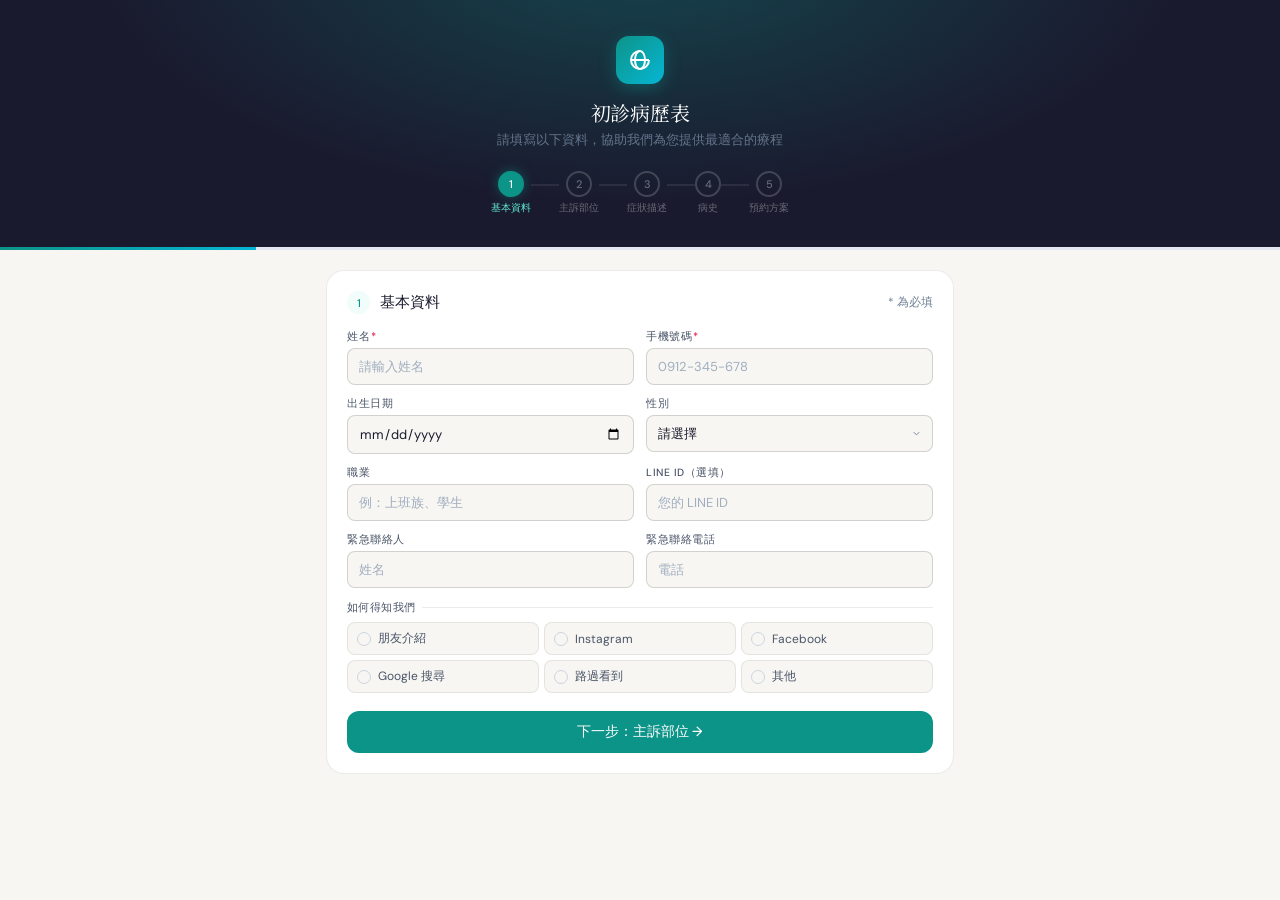
==== commit b95d283a: "Add files via upload" ====
--- a/intake-form.html
+++ b/intake-form.html
@@ -3,7 +3,7 @@
 <head>
 <meta charset="UTF-8"/>
 <meta name="viewport" content="width=device-width,initial-scale=1.0"/>
-<title>初診病歷表 — Bloom 身體調理中心</title>
+<title>初診病歷表 — 元序健康調理中心</title>
 <link rel="preconnect" href="https://fonts.googleapis.com"/>
 <link rel="preconnect" href="https://fonts.gstatic.com" crossorigin/>
 <link href="https://fonts.googleapis.com/css2?family=Noto+Serif+TC:wght@400;500&family=DM+Sans:opsz,wght@9..40,300;9..40,400;9..40,500&display=swap" rel="stylesheet"/>
@@ -12,9 +12,8 @@
 :root{
   --ink:#1a1a2e;--ink2:#4a5568;--ink3:#718096;
   --surface:#f7f6f2;--card:#fff;--border:rgba(0,0,0,0.08);--border2:rgba(0,0,0,0.15);
-  --teal:#0d9488;--teal-light:#f0fdfa;--teal-mid:#ccfbf1;
+  --teal:#0d9488;--teal-dark:#0f766e;--teal-light:#f0fdfa;
   --rose:#e11d48;--rose-light:#fff1f2;
-  --gold:#b45309;--gold-light:#fffbeb;
   --r:12px;--r-sm:8px;--r-lg:18px;
   --font-display:'Noto Serif TC',Georgia,serif;
   --font-body:'DM Sans',system-ui,sans-serif;
@@ -22,155 +21,165 @@
 html{scroll-behavior:smooth}
 body{font-family:var(--font-body);background:var(--surface);color:var(--ink);min-height:100vh;-webkit-font-smoothing:antialiased}
 
-/* Header */
-.form-header{background:var(--ink);padding:40px 24px 36px;text-align:center;position:relative;overflow:hidden}
-.form-header::before{content:'';position:absolute;inset:0;background:radial-gradient(ellipse at 50% -20%,rgba(13,148,136,0.3),transparent 60%);pointer-events:none}
-.header-logo{width:52px;height:52px;border-radius:14px;background:linear-gradient(135deg,#0d9488,#06b6d4);display:flex;align-items:center;justify-content:center;margin:0 auto 16px;position:relative;z-index:1}
-.header-logo svg{width:26px;height:26px;stroke:#fff;fill:none;stroke-width:2}
-.header-title{font-family:var(--font-display);font-size:22px;color:#fff;letter-spacing:-0.01em;position:relative;z-index:1}
-.header-sub{font-size:13px;color:#64748b;margin-top:6px;position:relative;z-index:1}
-.header-steps{display:flex;align-items:center;justify-content:center;gap:0;margin-top:24px;position:relative;z-index:1}
-.step-item{display:flex;flex-direction:column;align-items:center;gap:6px}
-.step-dot{width:28px;height:28px;border-radius:50%;border:2px solid rgba(255,255,255,0.2);color:rgba(255,255,255,0.4);font-size:12px;font-weight:500;display:flex;align-items:center;justify-content:center;transition:all .3s}
-.step-dot.active{background:var(--teal);border-color:var(--teal);color:#fff}
-.step-dot.done{background:rgba(13,148,136,0.3);border-color:var(--teal);color:#5eead4}
-.step-label{font-size:10px;color:rgba(255,255,255,0.4);white-space:nowrap;transition:all .3s}
+/* ── Header ── */
+.form-header{background:var(--ink);padding:36px 24px 32px;text-align:center;position:relative;overflow:hidden}
+.form-header::before{content:'';position:absolute;inset:0;background:radial-gradient(ellipse at 50% -20%,rgba(13,148,136,0.35),transparent 60%);pointer-events:none}
+.header-logo{width:48px;height:48px;border-radius:13px;background:linear-gradient(135deg,#0d9488,#06b6d4);display:flex;align-items:center;justify-content:center;margin:0 auto 14px;position:relative;z-index:1;box-shadow:0 4px 16px rgba(13,148,136,0.4)}
+.header-logo svg{width:24px;height:24px;stroke:#fff;fill:none;stroke-width:2}
+.header-title{font-family:var(--font-display);font-size:20px;color:#fff;letter-spacing:-0.01em;position:relative;z-index:1}
+.header-sub{font-size:12.5px;color:#64748b;margin-top:5px;position:relative;z-index:1}
+
+/* ── Steps ── */
+.steps-row{display:flex;align-items:center;justify-content:center;gap:0;margin-top:22px;position:relative;z-index:1}
+.step-item{display:flex;flex-direction:column;align-items:center;gap:5px}
+.step-dot{width:26px;height:26px;border-radius:50%;border:2px solid rgba(255,255,255,0.18);color:rgba(255,255,255,0.35);font-size:11px;font-weight:500;display:flex;align-items:center;justify-content:center;transition:all .3s}
+.step-dot.active{background:var(--teal);border-color:var(--teal);color:#fff;box-shadow:0 0 12px rgba(13,148,136,0.5)}
+.step-dot.done{background:rgba(13,148,136,0.25);border-color:var(--teal);color:#5eead4}
+.step-label{font-size:9.5px;color:rgba(255,255,255,0.35);white-space:nowrap;transition:all .3s}
 .step-label.active{color:#5eead4}
-.step-line{width:32px;height:2px;background:rgba(255,255,255,0.1);margin-bottom:18px}
+.step-line{width:28px;height:2px;background:rgba(255,255,255,0.08);margin-bottom:17px;transition:all .3s}
 .step-line.done{background:rgba(13,148,136,0.4)}
 
-/* Form body */
-.form-body{max-width:680px;margin:0 auto;padding:24px 16px 60px}
-
-/* Sections */
-.form-section{background:var(--card);border-radius:var(--r-lg);border:0.5px solid var(--border);padding:20px;margin-bottom:16px;display:none}
-.form-section.active{display:block;animation:slideIn .25s ease}
-@keyframes slideIn{from{opacity:0;transform:translateY(8px)}to{opacity:1;transform:translateY(0)}}
-.section-header{display:flex;align-items:center;gap:10px;margin-bottom:18px}
-.section-num{width:24px;height:24px;border-radius:50%;background:var(--teal-light);color:var(--teal);font-size:12px;font-weight:500;display:flex;align-items:center;justify-content:center;flex-shrink:0}
-.section-title-text{font-size:15px;font-weight:500;color:var(--ink)}
-.section-desc{font-size:12px;color:var(--ink3);margin-left:auto}
-
-/* Fields */
+/* ── Progress ── */
+.progress-bar{height:3px;background:#e2e8f0}
+.progress-fill{height:100%;background:linear-gradient(90deg,var(--teal),#06b6d4);transition:width .4s ease}
+
+/* ── Body ── */
+.form-body{max-width:660px;margin:0 auto;padding:20px 16px 60px}
+
+/* ── Sections ── */
+.form-section{background:var(--card);border-radius:var(--r-lg);border:0.5px solid var(--border);padding:20px;margin-bottom:14px;display:none}
+.form-section.active{display:block;animation:fadeUp .22s ease}
+@keyframes fadeUp{from{opacity:0;transform:translateY(6px)}to{opacity:1;transform:translateY(0)}}
+.section-hd{display:flex;align-items:center;gap:10px;margin-bottom:16px}
+.section-num{width:23px;height:23px;border-radius:50%;background:var(--teal-light);color:var(--teal);font-size:11px;font-weight:500;display:flex;align-items:center;justify-content:center;flex-shrink:0}
+.section-title{font-size:14.5px;font-weight:500;color:var(--ink)}
+.section-note{font-size:11.5px;color:var(--ink3);margin-left:auto}
+
+/* ── Fields ── */
 .field-row{display:grid;grid-template-columns:1fr 1fr;gap:12px;margin-bottom:12px}
-.field-row.single{grid-template-columns:1fr}
-.field-row.triple{grid-template-columns:1fr 1fr 1fr}
-.field-group{display:flex;flex-direction:column;gap:5px}
+.field-row.one{grid-template-columns:1fr}
+.field-row.three{grid-template-columns:1fr 1fr 1fr}
+.field-group{display:flex;flex-direction:column;gap:4px}
 .field-group.full{grid-column:1/-1}
-.field-label{font-size:11px;font-weight:500;color:var(--ink2);text-transform:uppercase;letter-spacing:0.05em}
-.field-req{color:var(--rose);margin-left:2px}
-.field-input{width:100%;padding:10px 12px;border:1px solid var(--border2);border-radius:var(--r-sm);background:var(--surface);color:var(--ink);font-size:13.5px;font-family:var(--font-body);outline:none;transition:all .15s;-webkit-appearance:none}
-.field-input:focus{border-color:var(--teal);box-shadow:0 0 0 3px rgba(13,148,136,0.1);background:var(--card)}
-.field-input::placeholder{color:#a0aec0}
-select.field-input{cursor:pointer;background-image:url("data:image/svg+xml,%3Csvg xmlns='http://www.w3.org/2000/svg' width='12' height='12' viewBox='0 0 24 24' fill='none' stroke='%23718096' stroke-width='2'%3E%3Cpolyline points='6 9 12 15 18 9'/%3E%3C/svg%3E");background-repeat:no-repeat;background-position:right 12px center;padding-right:32px}
-textarea.field-input{resize:vertical;min-height:80px;line-height:1.6}
-
-/* Sub headers */
-.sub-hd{font-size:11.5px;font-weight:500;color:var(--ink2);margin:14px 0 8px;display:flex;align-items:center;gap:6px}
-.sub-hd::after{content:'';flex:1;height:0.5px;background:var(--border)}
-
-/* Checkboxes */
-.check-grid{display:grid;grid-template-columns:repeat(auto-fill,minmax(130px,1fr));gap:6px;margin-bottom:4px}
-.check-grid.compact{grid-template-columns:repeat(auto-fill,minmax(110px,1fr))}
-.check-grid.wide{grid-template-columns:repeat(auto-fill,minmax(160px,1fr))}
-.ck-item{display:flex;align-items:center;gap:8px;padding:8px 10px;background:var(--surface);border:1px solid var(--border);border-radius:var(--r-sm);cursor:pointer;font-size:12.5px;color:var(--ink2);transition:all .12s;user-select:none;-webkit-user-select:none}
-.ck-item:hover{border-color:#a7f3d0;background:#f0fdfa}
-.ck-item.on{background:var(--teal-light);border-color:#5eead4;color:var(--teal)}
-.ck-box{width:15px;height:15px;border-radius:3px;border:1.5px solid #cbd5e0;flex-shrink:0;display:flex;align-items:center;justify-content:center;transition:all .12s}
-.ck-item.on .ck-box{background:var(--teal);border-color:var(--teal)}
-.ck-tick{display:none;width:9px;height:9px}
-.ck-item.on .ck-tick{display:block}
-
-/* Radio */
-.rd-grid{display:grid;grid-template-columns:repeat(auto-fill,minmax(130px,1fr));gap:6px}
-.rd-grid.wide{grid-template-columns:repeat(auto-fill,minmax(160px,1fr))}
-.rd-item{display:flex;align-items:center;gap:8px;padding:8px 10px;background:var(--surface);border:1px solid var(--border);border-radius:var(--r-sm);cursor:pointer;font-size:12.5px;color:var(--ink2);transition:all .12s;user-select:none;-webkit-user-select:none}
-.rd-item:hover{border-color:#a7f3d0;background:#f0fdfa}
-.rd-item.on{background:var(--teal-light);border-color:#5eead4;color:var(--teal)}
-.rd-dot{width:15px;height:15px;border-radius:50%;border:1.5px solid #cbd5e0;flex-shrink:0;transition:all .12s}
-.rd-item.on .rd-dot{background:var(--teal);border-color:var(--teal);box-shadow:inset 0 0 0 3px #f0fdfa}
-
-/* Pain scale */
-.pain-scale{display:grid;grid-template-columns:repeat(10,1fr);gap:4px;margin-top:6px}
-.pain-btn{padding:8px 0;border-radius:var(--r-sm);border:1px solid var(--border);background:var(--surface);font-size:12px;font-weight:500;color:var(--ink3);cursor:pointer;text-align:center;transition:all .15s;-webkit-appearance:none}
-.pain-btn:hover{border-color:#a7f3d0;background:#f0fdfa}
-.pain-btn.p1,.pain-btn.p2,.pain-btn.p3{background:#dcfce7;border-color:#86efac;color:#15803d}
-.pain-btn.p4,.pain-btn.p5,.pain-btn.p6{background:#fef9c3;border-color:#fde047;color:#854d0e}
-.pain-btn.p7,.pain-btn.p8{background:#ffedd5;border-color:#fb923c;color:#c2410c}
-.pain-btn.p9,.pain-btn.p10{background:#fee2e2;border-color:#f87171;color:#b91c1c}
-.pain-hint{display:flex;justify-content:space-between;font-size:11px;color:var(--ink3);margin-top:4px}
-
-/* Plan cards */
+.label{font-size:10.5px;font-weight:500;color:var(--ink2);text-transform:uppercase;letter-spacing:.05em}
+.req{color:var(--rose);margin-left:1px}
+.inp{width:100%;padding:9px 11px;border:1px solid var(--border2);border-radius:var(--r-sm);background:var(--surface);color:var(--ink);font-size:13px;font-family:var(--font-body);outline:none;transition:all .15s;-webkit-appearance:none}
+.inp:focus{border-color:var(--teal);box-shadow:0 0 0 3px rgba(13,148,136,.1);background:var(--card)}
+.inp::placeholder{color:#a0aec0}
+select.inp{cursor:pointer;background-image:url("data:image/svg+xml,%3Csvg xmlns='http://www.w3.org/2000/svg' width='11' height='11' viewBox='0 0 24 24' fill='none' stroke='%23718096' stroke-width='2'%3E%3Cpolyline points='6 9 12 15 18 9'/%3E%3C/svg%3E");background-repeat:no-repeat;background-position:right 10px center;padding-right:28px}
+textarea.inp{resize:vertical;min-height:72px;line-height:1.6}
+.err-msg{font-size:11px;color:var(--rose);margin-top:3px;display:none}
+.inp.err{border-color:var(--rose);box-shadow:0 0 0 3px rgba(225,29,72,.1)}
+
+/* ── Sub heading ── */
+.sub-hd{font-size:11px;font-weight:500;color:var(--ink2);margin:12px 0 7px;display:flex;align-items:center;gap:6px;text-transform:uppercase;letter-spacing:.04em}
+.sub-hd::after{content:'';flex:1;height:.5px;background:var(--border)}
+
+/* ── Checkboxes ── */
+.ck-grid{display:grid;grid-template-columns:repeat(auto-fill,minmax(120px,1fr));gap:5px;margin-bottom:2px}
+.ck-grid.sm{grid-template-columns:repeat(auto-fill,minmax(100px,1fr))}
+.ck-grid.lg{grid-template-columns:repeat(auto-fill,minmax(150px,1fr))}
+.ck{display:flex;align-items:center;gap:7px;padding:7px 9px;background:var(--surface);border:1px solid var(--border);border-radius:var(--r-sm);cursor:pointer;font-size:12px;color:var(--ink2);transition:all .12s;user-select:none;-webkit-user-select:none}
+.ck:hover{border-color:#a7f3d0;background:#f0fdfa}
+.ck.on{background:var(--teal-light);border-color:#5eead4;color:var(--teal)}
+.ck-box{width:14px;height:14px;border-radius:3px;border:1.5px solid #cbd5e0;flex-shrink:0;display:flex;align-items:center;justify-content:center;transition:all .12s}
+.ck.on .ck-box{background:var(--teal);border-color:var(--teal)}
+.ck-tick{display:none;width:8px;height:8px}
+.ck.on .ck-tick{display:block}
+
+/* ── Radio ── */
+.rd-grid{display:grid;grid-template-columns:repeat(auto-fill,minmax(120px,1fr));gap:5px}
+.rd-grid.lg{grid-template-columns:repeat(auto-fill,minmax(150px,1fr))}
+.rd{display:flex;align-items:center;gap:7px;padding:7px 9px;background:var(--surface);border:1px solid var(--border);border-radius:var(--r-sm);cursor:pointer;font-size:12px;color:var(--ink2);transition:all .12s;user-select:none;-webkit-user-select:none}
+.rd:hover{border-color:#a7f3d0;background:#f0fdfa}
+.rd.on{background:var(--teal-light);border-color:#5eead4;color:var(--teal)}
+.rd-dot{width:14px;height:14px;border-radius:50%;border:1.5px solid #cbd5e0;flex-shrink:0;transition:all .12s}
+.rd.on .rd-dot{background:var(--teal);border-color:var(--teal);box-shadow:inset 0 0 0 3px #f0fdfa}
+
+/* ── Pain scale ── */
+.pain-scale{display:grid;grid-template-columns:repeat(10,1fr);gap:4px;margin-top:5px}
+.pb{padding:7px 0;border-radius:var(--r-sm);border:1px solid var(--border);background:var(--surface);font-size:11.5px;font-weight:500;color:var(--ink3);cursor:pointer;text-align:center;transition:all .15s;-webkit-appearance:none;font-family:var(--font-body)}
+.pb:hover{border-color:#a7f3d0;background:#f0fdfa}
+.pb.p1,.pb.p2,.pb.p3{background:#dcfce7;border-color:#86efac;color:#15803d}
+.pb.p4,.pb.p5,.pb.p6{background:#fef9c3;border-color:#fde047;color:#854d0e}
+.pb.p7,.pb.p8{background:#ffedd5;border-color:#fb923c;color:#c2410c}
+.pb.p9,.pb.p10{background:#fee2e2;border-color:#f87171;color:#b91c1c}
+.pain-hint{display:flex;justify-content:space-between;font-size:10.5px;color:var(--ink3);margin-top:4px}
+
+/* ── Plan cards ── */
 .plan-grid{display:grid;grid-template-columns:1fr 1fr;gap:8px}
-.plan-card{border:1.5px solid var(--border);border-radius:var(--r);padding:14px;cursor:pointer;transition:all .15s;background:var(--surface);position:relative}
+.plan-card{border:1.5px solid var(--border);border-radius:var(--r);padding:13px;cursor:pointer;transition:all .15s;background:var(--surface);position:relative;-webkit-tap-highlight-color:transparent}
 .plan-card:hover{border-color:#5eead4;background:#f0fdfa}
 .plan-card.on{border-color:var(--teal);background:var(--teal-light)}
-.plan-card.featured{border-color:#f59e0b}
-.plan-card.on.featured{border-color:var(--teal)}
-.plan-badge{position:absolute;top:-1px;right:12px;background:#f59e0b;color:#fff;font-size:10px;font-weight:500;padding:2px 8px;border-radius:0 0 6px 6px}
-.plan-name{font-size:13px;font-weight:500;color:var(--ink);margin-bottom:3px}
-.plan-price{font-size:18px;font-weight:600;color:var(--teal);letter-spacing:-0.03em}
-.plan-price-sub{font-size:11px;color:var(--ink3);margin-top:1px}
+.plan-featured-badge{position:absolute;top:-1px;right:10px;background:#f59e0b;color:#fff;font-size:9.5px;font-weight:600;padding:2px 7px;border-radius:0 0 6px 6px;letter-spacing:.02em}
+.plan-name{font-size:12.5px;font-weight:500;color:var(--ink);margin-bottom:2px}
+.plan-price{font-size:17px;font-weight:700;color:var(--teal);letter-spacing:-.03em}
+.plan-desc{font-size:11px;color:var(--ink3);margin-top:2px}
 .plan-card.on .plan-name{color:var(--teal)}
-.plan-other-input{margin-top:8px;display:none}
-.plan-other-input.show{display:block}
-
-/* Consent */
-.consent-text{background:#fafafa;border:0.5px solid var(--border);border-radius:var(--r-sm);padding:14px;font-size:12px;color:var(--ink3);line-height:1.8;margin-bottom:14px}
-.consent-text strong{color:var(--ink2)}
-
-/* Navigation buttons */
-.nav-row{display:flex;gap:10px;margin-top:20px}
-.btn-back{flex:0 0 auto;padding:12px 20px;background:var(--surface);border:1px solid var(--border2);border-radius:var(--r);font-size:13.5px;color:var(--ink2);cursor:pointer;font-family:var(--font-body);transition:all .15s}
+.plan-other-extra{margin-top:8px;display:none}
+.plan-other-extra.show{display:block}
+
+/* ── Consent ── */
+.consent-box{background:#fafaf9;border:.5px solid var(--border);border-radius:var(--r-sm);padding:13px;font-size:11.5px;color:var(--ink3);line-height:1.85;margin-bottom:12px}
+.consent-box strong{color:var(--ink2)}
+
+/* ── Nav buttons ── */
+.nav-row{display:flex;gap:10px;margin-top:18px}
+.btn-back{flex:0 0 auto;padding:11px 18px;background:var(--surface);border:1px solid var(--border2);border-radius:var(--r);font-size:13px;color:var(--ink2);cursor:pointer;font-family:var(--font-body);transition:all .15s}
 .btn-back:hover{background:#eee}
-.btn-next{flex:1;padding:13px;background:var(--teal);color:#fff;border:none;border-radius:var(--r);font-size:14px;font-weight:500;cursor:pointer;font-family:var(--font-body);transition:all .15s;letter-spacing:0.01em}
-.btn-next:hover{background:#0f766e}
-.btn-next:disabled{background:#a7f3d0;cursor:not-allowed}
-.btn-submit{flex:1;padding:13px;background:var(--ink);color:#fff;border:none;border-radius:var(--r);font-size:14px;font-weight:500;cursor:pointer;font-family:var(--font-body);transition:all .15s}
+.btn-next{flex:1;padding:12px;background:var(--teal);color:#fff;border:none;border-radius:var(--r);font-size:13.5px;font-weight:500;cursor:pointer;font-family:var(--font-body);transition:all .15s}
+.btn-next:hover{background:var(--teal-dark)}
+.btn-submit{flex:1;padding:12px;background:var(--ink);color:#fff;border:none;border-radius:var(--r);font-size:13.5px;font-weight:500;cursor:pointer;font-family:var(--font-body);transition:all .15s;display:flex;align-items:center;justify-content:center;gap:8px}
 .btn-submit:hover{background:#2d3748}
-
-/* Progress bar */
-.progress-bar{height:3px;background:#e2e8f0;position:relative;overflow:hidden}
-.progress-fill{height:100%;background:linear-gradient(90deg,var(--teal),#06b6d4);transition:width .4s ease}
-
-/* Thank you screen */
-.thankyou{display:none;text-align:center;padding:48px 24px}
-.thankyou.show{display:block;animation:slideIn .3s ease}
-.ty-icon{width:64px;height:64px;border-radius:50%;background:var(--teal-light);border:2px solid #5eead4;display:flex;align-items:center;justify-content:center;margin:0 auto 20px}
-.ty-icon svg{width:28px;height:28px;stroke:var(--teal);fill:none;stroke-width:2.5}
-.ty-title{font-family:var(--font-display);font-size:22px;color:var(--ink);margin-bottom:8px}
-.ty-sub{font-size:14px;color:var(--ink3);line-height:1.7;margin-bottom:24px}
-.ty-card{background:var(--card);border:0.5px solid var(--border);border-radius:var(--r-lg);padding:16px 20px;margin-bottom:12px;text-align:left}
-.ty-card-title{font-size:12px;font-weight:500;color:var(--ink2);text-transform:uppercase;letter-spacing:0.05em;margin-bottom:8px}
-.ty-summary{font-size:13px;color:var(--ink2);line-height:1.8}
+.btn-submit:disabled{background:#94a3b8;cursor:not-allowed}
+.spinner{width:16px;height:16px;border:2px solid rgba(255,255,255,.3);border-top-color:#fff;border-radius:50%;animation:spin .7s linear infinite;flex-shrink:0}
+@keyframes spin{to{transform:rotate(360deg)}}
+
+/* ── Thank you ── */
+.thankyou{display:none;text-align:center;padding:44px 20px}
+.thankyou.show{display:block;animation:fadeUp .3s ease}
+.ty-icon{width:60px;height:60px;border-radius:50%;background:var(--teal-light);border:2px solid #5eead4;display:flex;align-items:center;justify-content:center;margin:0 auto 18px}
+.ty-icon svg{width:26px;height:26px;stroke:var(--teal);fill:none;stroke-width:2.5}
+.ty-title{font-family:var(--font-display);font-size:21px;color:var(--ink);margin-bottom:8px}
+.ty-sub{font-size:13.5px;color:var(--ink3);line-height:1.75;margin-bottom:22px}
+.ty-card{background:var(--card);border:.5px solid var(--border);border-radius:var(--r-lg);padding:14px 18px;margin-bottom:10px;text-align:left}
+.ty-card-title{font-size:11px;font-weight:500;color:var(--ink2);text-transform:uppercase;letter-spacing:.05em;margin-bottom:8px}
+.ty-summary{font-size:13px;color:var(--ink2);line-height:1.9}
 .ty-summary span{color:var(--teal);font-weight:500}
-.line-btn{display:flex;align-items:center;justify-content:center;gap:10px;padding:14px;background:#06c755;color:#fff;border-radius:var(--r);font-size:14px;font-weight:500;cursor:pointer;border:none;font-family:var(--font-body);width:100%;margin-top:8px;transition:all .15s}
+.line-btn{display:flex;align-items:center;justify-content:center;gap:10px;padding:13px;background:#06c755;color:#fff;border-radius:var(--r);font-size:13.5px;font-weight:500;cursor:pointer;border:none;font-family:var(--font-body);width:100%;margin-top:6px;transition:all .15s}
 .line-btn:hover{background:#05a847}
-.line-btn svg{width:22px;height:22px}
-
-/* Required field error */
-.field-error{font-size:11px;color:var(--rose);margin-top:4px;display:none}
-.field-input.error{border-color:var(--rose);box-shadow:0 0 0 3px rgba(225,29,72,0.1)}
-
-/* Mobile */
+.line-btn svg{width:20px;height:20px}
+
+/* ── Mobile ── */
 @media(max-width:480px){
   .field-row{grid-template-columns:1fr}
   .plan-grid{grid-template-columns:1fr}
   .pain-scale{gap:3px}
-  .pain-btn{font-size:11px;padding:7px 0}
-  .check-grid{grid-template-columns:repeat(auto-fill,minmax(100px,1fr))}
+  .pb{font-size:10.5px;padding:6px 0}
+  .ck-grid{grid-template-columns:repeat(auto-fill,minmax(95px,1fr))}
 }
 </style>
 </head>
 <body>
 
+<!-- ─── 設定區：填入你的 Google Apps Script Webhook URL ─── -->
+<script>
+// ★ 重要：把 Google Apps Script 部署後的 URL 填在這裡
+// 格式：https://script.google.com/macros/s/XXXXXXXX/exec
+var WEBHOOK_URL = '請填入你的_Make_Webhook_URL';
+
+// ★ LINE@ 加入連結（從 LINE Official Account Manager 取得）
+var LINE_OA_URL = 'https://line.me/R/ti/p/@230kztiw';
+</script>
+
 <div class="form-header">
   <div class="header-logo">
     <svg viewBox="0 0 24 24"><path d="M12 3c-4.97 0-9 4.03-9 9s4.03 9 9 9 9-4.03 9-9"/><path d="M12 3c2.76 0 5 4.03 5 9s-2.24 9-5 9"/><path d="M3 12h18"/><path d="M12 3c-2.76 0-5 4.03-5 9s2.24 9 5 9"/></svg>
   </div>
   <div class="header-title">初診病歷表</div>
   <div class="header-sub">請填寫以下資料，協助我們為您提供最適合的療程</div>
-  <div class="header-steps" id="headerSteps">
+  <div class="steps-row">
     <div class="step-item"><div class="step-dot active" id="sd1">1</div><div class="step-label active" id="sl1">基本資料</div></div>
     <div class="step-line" id="sline1"></div>
     <div class="step-item"><div class="step-dot" id="sd2">2</div><div class="step-label" id="sl2">主訴部位</div></div>
@@ -182,463 +191,415 @@
     <div class="step-item"><div class="step-dot" id="sd5">5</div><div class="step-label" id="sl5">預約方案</div></div>
   </div>
 </div>
-
-<div class="progress-bar"><div class="progress-fill" id="progressFill" style="width:20%"></div></div>
+<div class="progress-bar"><div class="progress-fill" id="pf" style="width:20%"></div></div>
 
 <div class="form-body">
 
-  <!-- Section 1: 基本資料 -->
-  <div class="form-section active" id="sec1">
-    <div class="section-header">
-      <div class="section-num">1</div>
-      <div class="section-title-text">基本資料</div>
-      <div class="section-desc">* 為必填欄位</div>
+<!-- ── STEP 1 ── -->
+<div class="form-section active" id="sec1">
+  <div class="section-hd"><div class="section-num">1</div><div class="section-title">基本資料</div><div class="section-note">* 為必填</div></div>
+  <div class="field-row">
+    <div class="field-group"><div class="label">姓名<span class="req">*</span></div><input class="inp" id="f-name" type="text" placeholder="請輸入姓名"/><div class="err-msg" id="e-name">請輸入姓名</div></div>
+    <div class="field-group"><div class="label">手機號碼<span class="req">*</span></div><input class="inp" id="f-phone" type="tel" placeholder="0912-345-678"/><div class="err-msg" id="e-phone">請輸入手機號碼</div></div>
+  </div>
+  <div class="field-row">
+    <div class="field-group"><div class="label">出生日期</div><input class="inp" id="f-bday" type="date"/></div>
+    <div class="field-group"><div class="label">性別</div><select class="inp" id="f-gender"><option value="">請選擇</option><option>男</option><option>女</option><option>其他</option></select></div>
+  </div>
+  <div class="field-row">
+    <div class="field-group"><div class="label">職業</div><input class="inp" id="f-job" type="text" placeholder="例：上班族、學生"/></div>
+    <div class="field-group"><div class="label">LINE ID（選填）</div><input class="inp" id="f-line" type="text" placeholder="您的 LINE ID"/></div>
+  </div>
+  <div class="field-row">
+    <div class="field-group"><div class="label">緊急聯絡人</div><input class="inp" id="f-ec-name" type="text" placeholder="姓名"/></div>
+    <div class="field-group"><div class="label">緊急聯絡電話</div><input class="inp" id="f-ec-phone" type="tel" placeholder="電話"/></div>
+  </div>
+  <div class="sub-hd">如何得知我們</div>
+  <div class="rd-grid lg" id="referral-grid">
+    <div class="rd" onclick="rdSel(this,'referral')"><div class="rd-dot"></div>朋友介紹</div>
+    <div class="rd" onclick="rdSel(this,'referral')"><div class="rd-dot"></div>Instagram</div>
+    <div class="rd" onclick="rdSel(this,'referral')"><div class="rd-dot"></div>Facebook</div>
+    <div class="rd" onclick="rdSel(this,'referral')"><div class="rd-dot"></div>Google 搜尋</div>
+    <div class="rd" onclick="rdSel(this,'referral')"><div class="rd-dot"></div>路過看到</div>
+    <div class="rd" onclick="rdSel(this,'referral')"><div class="rd-dot"></div>其他</div>
+  </div>
+  <div class="nav-row"><button class="btn-next" onclick="goNext(1)">下一步：主訴部位 →</button></div>
+</div>
+
+<!-- ── STEP 2 ── -->
+<div class="form-section" id="sec2">
+  <div class="section-hd"><div class="section-num">2</div><div class="section-title">主訴部位</div><div class="section-note">可複選</div></div>
+  <div class="sub-hd" style="margin-top:0">頭頸部</div>
+  <div class="ck-grid sm">
+    <div class="ck" data-group="parts" onclick="ckTog(this)"><div class="ck-box"><svg class="ck-tick" viewBox="0 0 10 10"><polyline points="1.5,5 4,7.5 8.5,2.5" stroke="white" stroke-width="1.8" fill="none" stroke-linecap="round" stroke-linejoin="round"/></svg></div>頭部</div>
+    <div class="ck" data-group="parts" onclick="ckTog(this)"><div class="ck-box"><svg class="ck-tick" viewBox="0 0 10 10"><polyline points="1.5,5 4,7.5 8.5,2.5" stroke="white" stroke-width="1.8" fill="none" stroke-linecap="round" stroke-linejoin="round"/></svg></div>頸部</div>
+    <div class="ck" data-group="parts" onclick="ckTog(this)"><div class="ck-box"><svg class="ck-tick" viewBox="0 0 10 10"><polyline points="1.5,5 4,7.5 8.5,2.5" stroke="white" stroke-width="1.8" fill="none" stroke-linecap="round" stroke-linejoin="round"/></svg></div>下顎 / TMJ</div>
+  </div>
+  <div class="sub-hd">上肢</div>
+  <div class="ck-grid sm">
+    <div class="ck" data-group="parts" onclick="ckTog(this)"><div class="ck-box"><svg class="ck-tick" viewBox="0 0 10 10"><polyline points="1.5,5 4,7.5 8.5,2.5" stroke="white" stroke-width="1.8" fill="none" stroke-linecap="round" stroke-linejoin="round"/></svg></div>肩膀</div>
+    <div class="ck" data-group="parts" onclick="ckTog(this)"><div class="ck-box"><svg class="ck-tick" viewBox="0 0 10 10"><polyline points="1.5,5 4,7.5 8.5,2.5" stroke="white" stroke-width="1.8" fill="none" stroke-linecap="round" stroke-linejoin="round"/></svg></div>上臂</div>
+    <div class="ck" data-group="parts" onclick="ckTog(this)"><div class="ck-box"><svg class="ck-tick" viewBox="0 0 10 10"><polyline points="1.5,5 4,7.5 8.5,2.5" stroke="white" stroke-width="1.8" fill="none" stroke-linecap="round" stroke-linejoin="round"/></svg></div>手肘</div>
+    <div class="ck" data-group="parts" onclick="ckTog(this)"><div class="ck-box"><svg class="ck-tick" viewBox="0 0 10 10"><polyline points="1.5,5 4,7.5 8.5,2.5" stroke="white" stroke-width="1.8" fill="none" stroke-linecap="round" stroke-linejoin="round"/></svg></div>前臂</div>
+    <div class="ck" data-group="parts" onclick="ckTog(this)"><div class="ck-box"><svg class="ck-tick" viewBox="0 0 10 10"><polyline points="1.5,5 4,7.5 8.5,2.5" stroke="white" stroke-width="1.8" fill="none" stroke-linecap="round" stroke-linejoin="round"/></svg></div>手腕 / 手掌</div>
+  </div>
+  <div class="sub-hd">軀幹</div>
+  <div class="ck-grid sm">
+    <div class="ck" data-group="parts" onclick="ckTog(this)"><div class="ck-box"><svg class="ck-tick" viewBox="0 0 10 10"><polyline points="1.5,5 4,7.5 8.5,2.5" stroke="white" stroke-width="1.8" fill="none" stroke-linecap="round" stroke-linejoin="round"/></svg></div>上背</div>
+    <div class="ck" data-group="parts" onclick="ckTog(this)"><div class="ck-box"><svg class="ck-tick" viewBox="0 0 10 10"><polyline points="1.5,5 4,7.5 8.5,2.5" stroke="white" stroke-width="1.8" fill="none" stroke-linecap="round" stroke-linejoin="round"/></svg></div>中背</div>
+    <div class="ck" data-group="parts" onclick="ckTog(this)"><div class="ck-box"><svg class="ck-tick" viewBox="0 0 10 10"><polyline points="1.5,5 4,7.5 8.5,2.5" stroke="white" stroke-width="1.8" fill="none" stroke-linecap="round" stroke-linejoin="round"/></svg></div>下背 / 腰部</div>
+    <div class="ck" data-group="parts" onclick="ckTog(this)"><div class="ck-box"><svg class="ck-tick" viewBox="0 0 10 10"><polyline points="1.5,5 4,7.5 8.5,2.5" stroke="white" stroke-width="1.8" fill="none" stroke-linecap="round" stroke-linejoin="round"/></svg></div>薦椎 / 尾椎</div>
+    <div class="ck" data-group="parts" onclick="ckTog(this)"><div class="ck-box"><svg class="ck-tick" viewBox="0 0 10 10"><polyline points="1.5,5 4,7.5 8.5,2.5" stroke="white" stroke-width="1.8" fill="none" stroke-linecap="round" stroke-linejoin="round"/></svg></div>胸口 / 肋骨</div>
+  </div>
+  <div class="sub-hd">下肢</div>
+  <div class="ck-grid sm">
+    <div class="ck" data-group="parts" onclick="ckTog(this)"><div class="ck-box"><svg class="ck-tick" viewBox="0 0 10 10"><polyline points="1.5,5 4,7.5 8.5,2.5" stroke="white" stroke-width="1.8" fill="none" stroke-linecap="round" stroke-linejoin="round"/></svg></div>臀部 / 髖</div>
+    <div class="ck" data-group="parts" onclick="ckTog(this)"><div class="ck-box"><svg class="ck-tick" viewBox="0 0 10 10"><polyline points="1.5,5 4,7.5 8.5,2.5" stroke="white" stroke-width="1.8" fill="none" stroke-linecap="round" stroke-linejoin="round"/></svg></div>大腿</div>
+    <div class="ck" data-group="parts" onclick="ckTog(this)"><div class="ck-box"><svg class="ck-tick" viewBox="0 0 10 10"><polyline points="1.5,5 4,7.5 8.5,2.5" stroke="white" stroke-width="1.8" fill="none" stroke-linecap="round" stroke-linejoin="round"/></svg></div>膝蓋</div>
+    <div class="ck" data-group="parts" onclick="ckTog(this)"><div class="ck-box"><svg class="ck-tick" viewBox="0 0 10 10"><polyline points="1.5,5 4,7.5 8.5,2.5" stroke="white" stroke-width="1.8" fill="none" stroke-linecap="round" stroke-linejoin="round"/></svg></div>小腿</div>
+    <div class="ck" data-group="parts" onclick="ckTog(this)"><div class="ck-box"><svg class="ck-tick" viewBox="0 0 10 10"><polyline points="1.5,5 4,7.5 8.5,2.5" stroke="white" stroke-width="1.8" fill="none" stroke-linecap="round" stroke-linejoin="round"/></svg></div>腳踝</div>
+    <div class="ck" data-group="parts" onclick="ckTog(this)"><div class="ck-box"><svg class="ck-tick" viewBox="0 0 10 10"><polyline points="1.5,5 4,7.5 8.5,2.5" stroke="white" stroke-width="1.8" fill="none" stroke-linecap="round" stroke-linejoin="round"/></svg></div>足底 / 腳趾</div>
+  </div>
+  <div class="nav-row"><button class="btn-back" onclick="goBack(2)">← 上一步</button><button class="btn-next" onclick="goNext(2)">下一步：症狀描述 →</button></div>
+</div>
+
+<!-- ── STEP 3 ── -->
+<div class="form-section" id="sec3">
+  <div class="section-hd"><div class="section-num">3</div><div class="section-title">症狀描述</div><div class="section-note">可複選</div></div>
+  <div class="sub-hd" style="margin-top:0">症狀類型</div>
+  <div class="ck-grid">
+    <div class="ck" data-group="symptoms" onclick="ckTog(this)"><div class="ck-box"><svg class="ck-tick" viewBox="0 0 10 10"><polyline points="1.5,5 4,7.5 8.5,2.5" stroke="white" stroke-width="1.8" fill="none" stroke-linecap="round" stroke-linejoin="round"/></svg></div>痠痛</div>
+    <div class="ck" data-group="symptoms" onclick="ckTog(this)"><div class="ck-box"><svg class="ck-tick" viewBox="0 0 10 10"><polyline points="1.5,5 4,7.5 8.5,2.5" stroke="white" stroke-width="1.8" fill="none" stroke-linecap="round" stroke-linejoin="round"/></svg></div>緊繃僵硬</div>
+    <div class="ck" data-group="symptoms" onclick="ckTog(this)"><div class="ck-box"><svg class="ck-tick" viewBox="0 0 10 10"><polyline points="1.5,5 4,7.5 8.5,2.5" stroke="white" stroke-width="1.8" fill="none" stroke-linecap="round" stroke-linejoin="round"/></svg></div>麻木感</div>
+    <div class="ck" data-group="symptoms" onclick="ckTog(this)"><div class="ck-box"><svg class="ck-tick" viewBox="0 0 10 10"><polyline points="1.5,5 4,7.5 8.5,2.5" stroke="white" stroke-width="1.8" fill="none" stroke-linecap="round" stroke-linejoin="round"/></svg></div>刺痛 / 放射痛</div>
+    <div class="ck" data-group="symptoms" onclick="ckTog(this)"><div class="ck-box"><svg class="ck-tick" viewBox="0 0 10 10"><polyline points="1.5,5 4,7.5 8.5,2.5" stroke="white" stroke-width="1.8" fill="none" stroke-linecap="round" stroke-linejoin="round"/></svg></div>活動受限</div>
+    <div class="ck" data-group="symptoms" onclick="ckTog(this)"><div class="ck-box"><svg class="ck-tick" viewBox="0 0 10 10"><polyline points="1.5,5 4,7.5 8.5,2.5" stroke="white" stroke-width="1.8" fill="none" stroke-linecap="round" stroke-linejoin="round"/></svg></div>無力感</div>
+    <div class="ck" data-group="symptoms" onclick="ckTog(this)"><div class="ck-box"><svg class="ck-tick" viewBox="0 0 10 10"><polyline points="1.5,5 4,7.5 8.5,2.5" stroke="white" stroke-width="1.8" fill="none" stroke-linecap="round" stroke-linejoin="round"/></svg></div>腫脹</div>
+    <div class="ck" data-group="symptoms" onclick="ckTog(this)"><div class="ck-box"><svg class="ck-tick" viewBox="0 0 10 10"><polyline points="1.5,5 4,7.5 8.5,2.5" stroke="white" stroke-width="1.8" fill="none" stroke-linecap="round" stroke-linejoin="round"/></svg></div>關節彈響</div>
+    <div class="ck" data-group="symptoms" onclick="ckTog(this)"><div class="ck-box"><svg class="ck-tick" viewBox="0 0 10 10"><polyline points="1.5,5 4,7.5 8.5,2.5" stroke="white" stroke-width="1.8" fill="none" stroke-linecap="round" stroke-linejoin="round"/></svg></div>姿勢問題</div>
+    <div class="ck" data-group="symptoms" onclick="ckTog(this)"><div class="ck-box"><svg class="ck-tick" viewBox="0 0 10 10"><polyline points="1.5,5 4,7.5 8.5,2.5" stroke="white" stroke-width="1.8" fill="none" stroke-linecap="round" stroke-linejoin="round"/></svg></div>頭痛 / 頭暈</div>
+  </div>
+  <div class="sub-hd">疼痛程度</div>
+  <div class="pain-scale" id="painScale">
+    <button class="pb" onclick="setPain(1)" type="button">1</button><button class="pb" onclick="setPain(2)" type="button">2</button><button class="pb" onclick="setPain(3)" type="button">3</button><button class="pb" onclick="setPain(4)" type="button">4</button><button class="pb" onclick="setPain(5)" type="button">5</button><button class="pb" onclick="setPain(6)" type="button">6</button><button class="pb" onclick="setPain(7)" type="button">7</button><button class="pb" onclick="setPain(8)" type="button">8</button><button class="pb" onclick="setPain(9)" type="button">9</button><button class="pb" onclick="setPain(10)" type="button">10</button>
+  </div>
+  <div class="pain-hint"><span>不太痛</span><span>非常劇烈</span></div>
+  <div class="sub-hd">持續時間</div>
+  <div class="rd-grid" id="duration-grid">
+    <div class="rd" onclick="rdSel(this,'duration')"><div class="rd-dot"></div>3 天以內</div>
+    <div class="rd" onclick="rdSel(this,'duration')"><div class="rd-dot"></div>1 週內</div>
+    <div class="rd" onclick="rdSel(this,'duration')"><div class="rd-dot"></div>1 個月內</div>
+    <div class="rd" onclick="rdSel(this,'duration')"><div class="rd-dot"></div>1–3 個月</div>
+    <div class="rd" onclick="rdSel(this,'duration')"><div class="rd-dot"></div>3–6 個月</div>
+    <div class="rd" onclick="rdSel(this,'duration')"><div class="rd-dot"></div>半年以上</div>
+  </div>
+  <div class="sub-hd">何時較明顯</div>
+  <div class="ck-grid">
+    <div class="ck" data-group="timing" onclick="ckTog(this)"><div class="ck-box"><svg class="ck-tick" viewBox="0 0 10 10"><polyline points="1.5,5 4,7.5 8.5,2.5" stroke="white" stroke-width="1.8" fill="none" stroke-linecap="round" stroke-linejoin="round"/></svg></div>早晨起床</div>
+    <div class="ck" data-group="timing" onclick="ckTog(this)"><div class="ck-box"><svg class="ck-tick" viewBox="0 0 10 10"><polyline points="1.5,5 4,7.5 8.5,2.5" stroke="white" stroke-width="1.8" fill="none" stroke-linecap="round" stroke-linejoin="round"/></svg></div>久坐後</div>
+    <div class="ck" data-group="timing" onclick="ckTog(this)"><div class="ck-box"><svg class="ck-tick" viewBox="0 0 10 10"><polyline points="1.5,5 4,7.5 8.5,2.5" stroke="white" stroke-width="1.8" fill="none" stroke-linecap="round" stroke-linejoin="round"/></svg></div>運動後</div>
+    <div class="ck" data-group="timing" onclick="ckTog(this)"><div class="ck-box"><svg class="ck-tick" viewBox="0 0 10 10"><polyline points="1.5,5 4,7.5 8.5,2.5" stroke="white" stroke-width="1.8" fill="none" stroke-linecap="round" stroke-linejoin="round"/></svg></div>工作時</div>
+    <div class="ck" data-group="timing" onclick="ckTog(this)"><div class="ck-box"><svg class="ck-tick" viewBox="0 0 10 10"><polyline points="1.5,5 4,7.5 8.5,2.5" stroke="white" stroke-width="1.8" fill="none" stroke-linecap="round" stroke-linejoin="round"/></svg></div>夜間 / 睡前</div>
+    <div class="ck" data-group="timing" onclick="ckTog(this)"><div class="ck-box"><svg class="ck-tick" viewBox="0 0 10 10"><polyline points="1.5,5 4,7.5 8.5,2.5" stroke="white" stroke-width="1.8" fill="none" stroke-linecap="round" stroke-linejoin="round"/></svg></div>持續性</div>
+  </div>
+  <div class="nav-row"><button class="btn-back" onclick="goBack(3)">← 上一步</button><button class="btn-next" onclick="goNext(3)">下一步：病史 →</button></div>
+</div>
+
+<!-- ── STEP 4 ── -->
+<div class="form-section" id="sec4">
+  <div class="section-hd"><div class="section-num">4</div><div class="section-title">病史與生活習慣</div><div class="section-note">可複選</div></div>
+  <div class="sub-hd" style="margin-top:0">曾做過的處理方式</div>
+  <div class="ck-grid lg">
+    <div class="ck" data-group="treatments" onclick="ckTog(this)"><div class="ck-box"><svg class="ck-tick" viewBox="0 0 10 10"><polyline points="1.5,5 4,7.5 8.5,2.5" stroke="white" stroke-width="1.8" fill="none" stroke-linecap="round" stroke-linejoin="round"/></svg></div>從未處理</div>
+    <div class="ck" data-group="treatments" onclick="ckTog(this)"><div class="ck-box"><svg class="ck-tick" viewBox="0 0 10 10"><polyline points="1.5,5 4,7.5 8.5,2.5" stroke="white" stroke-width="1.8" fill="none" stroke-linecap="round" stroke-linejoin="round"/></svg></div>就醫看診</div>
+    <div class="ck" data-group="treatments" onclick="ckTog(this)"><div class="ck-box"><svg class="ck-tick" viewBox="0 0 10 10"><polyline points="1.5,5 4,7.5 8.5,2.5" stroke="white" stroke-width="1.8" fill="none" stroke-linecap="round" stroke-linejoin="round"/></svg></div>物理治療</div>
+    <div class="ck" data-group="treatments" onclick="ckTog(this)"><div class="ck-box"><svg class="ck-tick" viewBox="0 0 10 10"><polyline points="1.5,5 4,7.5 8.5,2.5" stroke="white" stroke-width="1.8" fill="none" stroke-linecap="round" stroke-linejoin="round"/></svg></div>整脊 / 整骨</div>
+    <div class="ck" data-group="treatments" onclick="ckTog(this)"><div class="ck-box"><svg class="ck-tick" viewBox="0 0 10 10"><polyline points="1.5,5 4,7.5 8.5,2.5" stroke="white" stroke-width="1.8" fill="none" stroke-linecap="round" stroke-linejoin="round"/></svg></div>按摩 / 推拿</div>
+    <div class="ck" data-group="treatments" onclick="ckTog(this)"><div class="ck-box"><svg class="ck-tick" viewBox="0 0 10 10"><polyline points="1.5,5 4,7.5 8.5,2.5" stroke="white" stroke-width="1.8" fill="none" stroke-linecap="round" stroke-linejoin="round"/></svg></div>針灸</div>
+    <div class="ck" data-group="treatments" onclick="ckTog(this)"><div class="ck-box"><svg class="ck-tick" viewBox="0 0 10 10"><polyline points="1.5,5 4,7.5 8.5,2.5" stroke="white" stroke-width="1.8" fill="none" stroke-linecap="round" stroke-linejoin="round"/></svg></div>手術</div>
+    <div class="ck" data-group="treatments" onclick="ckTog(this)"><div class="ck-box"><svg class="ck-tick" viewBox="0 0 10 10"><polyline points="1.5,5 4,7.5 8.5,2.5" stroke="white" stroke-width="1.8" fill="none" stroke-linecap="round" stroke-linejoin="round"/></svg></div>服用止痛藥</div>
+  </div>
+  <div class="sub-hd">工作 / 生活型態</div>
+  <div class="ck-grid lg">
+    <div class="ck" data-group="lifestyle" onclick="ckTog(this)"><div class="ck-box"><svg class="ck-tick" viewBox="0 0 10 10"><polyline points="1.5,5 4,7.5 8.5,2.5" stroke="white" stroke-width="1.8" fill="none" stroke-linecap="round" stroke-linejoin="round"/></svg></div>久坐辦公</div>
+    <div class="ck" data-group="lifestyle" onclick="ckTog(this)"><div class="ck-box"><svg class="ck-tick" viewBox="0 0 10 10"><polyline points="1.5,5 4,7.5 8.5,2.5" stroke="white" stroke-width="1.8" fill="none" stroke-linecap="round" stroke-linejoin="round"/></svg></div>久站工作</div>
+    <div class="ck" data-group="lifestyle" onclick="ckTog(this)"><div class="ck-box"><svg class="ck-tick" viewBox="0 0 10 10"><polyline points="1.5,5 4,7.5 8.5,2.5" stroke="white" stroke-width="1.8" fill="none" stroke-linecap="round" stroke-linejoin="round"/></svg></div>重複性動作</div>
+    <div class="ck" data-group="lifestyle" onclick="ckTog(this)"><div class="ck-box"><svg class="ck-tick" viewBox="0 0 10 10"><polyline points="1.5,5 4,7.5 8.5,2.5" stroke="white" stroke-width="1.8" fill="none" stroke-linecap="round" stroke-linejoin="round"/></svg></div>搬重物</div>
+    <div class="ck" data-group="lifestyle" onclick="ckTog(this)"><div class="ck-box"><svg class="ck-tick" viewBox="0 0 10 10"><polyline points="1.5,5 4,7.5 8.5,2.5" stroke="white" stroke-width="1.8" fill="none" stroke-linecap="round" stroke-linejoin="round"/></svg></div>規律運動</div>
+    <div class="ck" data-group="lifestyle" onclick="ckTog(this)"><div class="ck-box"><svg class="ck-tick" viewBox="0 0 10 10"><polyline points="1.5,5 4,7.5 8.5,2.5" stroke="white" stroke-width="1.8" fill="none" stroke-linecap="round" stroke-linejoin="round"/></svg></div>長時間開車</div>
+  </div>
+  <div class="sub-hd">需告知的特殊狀況</div>
+  <div class="ck-grid lg">
+    <div class="ck" data-group="special" onclick="ckTog(this)"><div class="ck-box"><svg class="ck-tick" viewBox="0 0 10 10"><polyline points="1.5,5 4,7.5 8.5,2.5" stroke="white" stroke-width="1.8" fill="none" stroke-linecap="round" stroke-linejoin="round"/></svg></div>骨質疏鬆</div>
+    <div class="ck" data-group="special" onclick="ckTog(this)"><div class="ck-box"><svg class="ck-tick" viewBox="0 0 10 10"><polyline points="1.5,5 4,7.5 8.5,2.5" stroke="white" stroke-width="1.8" fill="none" stroke-linecap="round" stroke-linejoin="round"/></svg></div>心血管疾病</div>
+    <div class="ck" data-group="special" onclick="ckTog(this)"><div class="ck-box"><svg class="ck-tick" viewBox="0 0 10 10"><polyline points="1.5,5 4,7.5 8.5,2.5" stroke="white" stroke-width="1.8" fill="none" stroke-linecap="round" stroke-linejoin="round"/></svg></div>糖尿病</div>
+    <div class="ck" data-group="special" onclick="ckTog(this)"><div class="ck-box"><svg class="ck-tick" viewBox="0 0 10 10"><polyline points="1.5,5 4,7.5 8.5,2.5" stroke="white" stroke-width="1.8" fill="none" stroke-linecap="round" stroke-linejoin="round"/></svg></div>懷孕中</div>
+    <div class="ck" data-group="special" onclick="ckTog(this)"><div class="ck-box"><svg class="ck-tick" viewBox="0 0 10 10"><polyline points="1.5,5 4,7.5 8.5,2.5" stroke="white" stroke-width="1.8" fill="none" stroke-linecap="round" stroke-linejoin="round"/></svg></div>皮膚過敏</div>
+    <div class="ck" data-group="special" onclick="ckTog(this)"><div class="ck-box"><svg class="ck-tick" viewBox="0 0 10 10"><polyline points="1.5,5 4,7.5 8.5,2.5" stroke="white" stroke-width="1.8" fill="none" stroke-linecap="round" stroke-linejoin="round"/></svg></div>金屬植入物</div>
+    <div class="ck" data-group="special" onclick="ckTog(this)"><div class="ck-box"><svg class="ck-tick" viewBox="0 0 10 10"><polyline points="1.5,5 4,7.5 8.5,2.5" stroke="white" stroke-width="1.8" fill="none" stroke-linecap="round" stroke-linejoin="round"/></svg></div>近期手術</div>
+    <div class="ck" data-group="special" onclick="ckTog(this)"><div class="ck-box"><svg class="ck-tick" viewBox="0 0 10 10"><polyline points="1.5,5 4,7.5 8.5,2.5" stroke="white" stroke-width="1.8" fill="none" stroke-linecap="round" stroke-linejoin="round"/></svg></div>無以上狀況</div>
+  </div>
+  <div class="nav-row"><button class="btn-back" onclick="goBack(4)">← 上一步</button><button class="btn-next" onclick="goNext(4)">下一步：選擇方案 →</button></div>
+</div>
+
+<!-- ── STEP 5 ── -->
+<div class="form-section" id="sec5">
+  <div class="section-hd"><div class="section-num">5</div><div class="section-title">本次預約方案</div></div>
+  <div class="plan-grid">
+    <div class="plan-card" onclick="selPlan(this,'體驗價','$799')">
+      <div class="plan-name">體驗價</div>
+      <div class="plan-price">$799</div>
+      <div class="plan-desc">單次體驗，了解療程</div>
     </div>
-    <div class="field-row">
-      <div class="field-group">
-        <div class="field-label">姓名<span class="field-req">*</span></div>
-        <input class="field-input" id="f-name" type="text" placeholder="請輸入您的姓名"/>
-        <div class="field-error" id="err-name">請輸入姓名</div>
-      </div>
-      <div class="field-group">
-        <div class="field-label">手機號碼<span class="field-req">*</span></div>
-        <input class="field-input" id="f-phone" type="tel" placeholder="0912-345-678"/>
-        <div class="field-error" id="err-phone">請輸入手機號碼</div>
+    <div class="plan-card" onclick="selPlan(this,'部位處理','$899')">
+      <div class="plan-name">部位處理</div>
+      <div class="plan-price">$899</div>
+      <div class="plan-desc">指定部位專項處理</div>
+    </div>
+    <div class="plan-card" onclick="selPlan(this,'全身調理','$1,800')">
+      <div class="plan-name">全身調理</div>
+      <div class="plan-price">$1,800</div>
+      <div class="plan-desc">一次完整全身調理</div>
+    </div>
+    <div class="plan-card" onclick="selPlan(this,'身體重建計畫（5次）','$7,500')">
+      <div class="plan-featured-badge">推薦</div>
+      <div class="plan-name">身體重建計畫</div>
+      <div class="plan-price">$7,500</div>
+      <div class="plan-desc">5 次方案，平均 $1,500</div>
+    </div>
+    <div class="plan-card" onclick="selPlan(this,'長期結構調整會員（10次）','$12,500')">
+      <div class="plan-name">長期結構調整會員</div>
+      <div class="plan-price">$12,500</div>
+      <div class="plan-desc">10 次方案，平均 $1,250</div>
+    </div>
+    <div class="plan-card" id="plan-other-card" onclick="selPlan(this,'其他/待確認','')">
+      <div class="plan-name">其他 / 待確認</div>
+      <div class="plan-price" style="font-size:13px;color:var(--ink3)">與治療師討論</div>
+      <div class="plan-desc">尚未決定，預約後再確認</div>
+      <div class="plan-other-extra" id="plan-other-extra">
+        <input class="inp" id="other-detail" type="text" placeholder="請簡述需求..." onclick="event.stopPropagation()" style="margin-top:8px"/>
       </div>
     </div>
-    <div class="field-row">
-      <div class="field-group">
-        <div class="field-label">出生日期</div>
-        <input class="field-input" id="f-bday" type="date"/>
-      </div>
-      <div class="field-group">
-        <div class="field-label">性別</div>
-        <select class="field-input" id="f-gender">
-          <option value="">請選擇</option>
-          <option>男</option><option>女</option><option>其他</option>
-        </select>
-      </div>
+  </div>
+  <div class="err-msg" id="e-plan" style="margin-top:8px">請選擇一個預約方案</div>
+
+  <div style="margin-top:18px">
+    <div class="field-group">
+      <div class="label">其他想告訴治療師的事（選填）</div>
+      <textarea class="inp" id="f-extra" placeholder="例：最近壓力大、睡眠品質差，或任何想提前告知的事..."></textarea>
     </div>
-    <div class="field-row">
-      <div class="field-group">
-        <div class="field-label">職業</div>
-        <input class="field-input" id="f-job" type="text" placeholder="例：上班族、學生、家管"/>
-      </div>
-      <div class="field-group">
-        <div class="field-label">LINE ID（選填）</div>
-        <input class="field-input" id="f-line" type="text" placeholder="您的 LINE ID"/>
-      </div>
-    </div>
-    <div class="field-row">
-      <div class="field-group">
-        <div class="field-label">緊急聯絡人姓名</div>
-        <input class="field-input" id="f-ec-name" type="text" placeholder="姓名"/>
-      </div>
-      <div class="field-group">
-        <div class="field-label">緊急聯絡人電話</div>
-        <input class="field-input" id="f-ec-phone" type="tel" placeholder="電話號碼"/>
-      </div>
-    </div>
-    <div class="field-row single">
-      <div class="field-group">
-        <div class="field-label">如何得知我們？</div>
-        <div class="rd-grid wide" id="referral-grid">
-          <div class="rd-item" onclick="rdSelect(this,'referral')"><div class="rd-dot"></div>朋友介紹</div>
-          <div class="rd-item" onclick="rdSelect(this,'referral')"><div class="rd-dot"></div>Instagram</div>
-          <div class="rd-item" onclick="rdSelect(this,'referral')"><div class="rd-dot"></div>Facebook</div>
-          <div class="rd-item" onclick="rdSelect(this,'referral')"><div class="rd-dot"></div>Google 搜尋</div>
-          <div class="rd-item" onclick="rdSelect(this,'referral')"><div class="rd-dot"></div>路過看到</div>
-          <div class="rd-item" onclick="rdSelect(this,'referral')"><div class="rd-dot"></div>其他</div>
-        </div>
-      </div>
-    </div>
-    <div class="nav-row">
-      <button class="btn-next" onclick="goNext(1)">下一步：主訴部位 →</button>
-    </div>
-  </div>
-
-  <!-- Section 2: 主訴部位 -->
-  <div class="form-section" id="sec2">
-    <div class="section-header">
-      <div class="section-num">2</div>
-      <div class="section-title-text">主訴部位</div>
-      <div class="section-desc">可複選</div>
-    </div>
-
-    <div class="sub-hd">頭頸部</div>
-    <div class="check-grid compact">
-      <div class="ck-item" onclick="ckToggle(this)"><div class="ck-box"><svg class="ck-tick" viewBox="0 0 10 10"><polyline points="1.5,5 4,7.5 8.5,2.5" stroke="white" stroke-width="1.8" fill="none" stroke-linecap="round" stroke-linejoin="round"/></svg></div>頭部</div>
-      <div class="ck-item" onclick="ckToggle(this)"><div class="ck-box"><svg class="ck-tick" viewBox="0 0 10 10"><polyline points="1.5,5 4,7.5 8.5,2.5" stroke="white" stroke-width="1.8" fill="none" stroke-linecap="round" stroke-linejoin="round"/></svg></div>頸部</div>
-      <div class="ck-item" onclick="ckToggle(this)"><div class="ck-box"><svg class="ck-tick" viewBox="0 0 10 10"><polyline points="1.5,5 4,7.5 8.5,2.5" stroke="white" stroke-width="1.8" fill="none" stroke-linecap="round" stroke-linejoin="round"/></svg></div>下顎 / TMJ</div>
-    </div>
-
-    <div class="sub-hd">上肢</div>
-    <div class="check-grid compact">
-      <div class="ck-item" onclick="ckToggle(this)"><div class="ck-box"><svg class="ck-tick" viewBox="0 0 10 10"><polyline points="1.5,5 4,7.5 8.5,2.5" stroke="white" stroke-width="1.8" fill="none" stroke-linecap="round" stroke-linejoin="round"/></svg></div>肩膀</div>
-      <div class="ck-item" onclick="ckToggle(this)"><div class="ck-box"><svg class="ck-tick" viewBox="0 0 10 10"><polyline points="1.5,5 4,7.5 8.5,2.5" stroke="white" stroke-width="1.8" fill="none" stroke-linecap="round" stroke-linejoin="round"/></svg></div>上臂</div>
-      <div class="ck-item" onclick="ckToggle(this)"><div class="ck-box"><svg class="ck-tick" viewBox="0 0 10 10"><polyline points="1.5,5 4,7.5 8.5,2.5" stroke="white" stroke-width="1.8" fill="none" stroke-linecap="round" stroke-linejoin="round"/></svg></div>手肘</div>
-      <div class="ck-item" onclick="ckToggle(this)"><div class="ck-box"><svg class="ck-tick" viewBox="0 0 10 10"><polyline points="1.5,5 4,7.5 8.5,2.5" stroke="white" stroke-width="1.8" fill="none" stroke-linecap="round" stroke-linejoin="round"/></svg></div>前臂</div>
-      <div class="ck-item" onclick="ckToggle(this)"><div class="ck-box"><svg class="ck-tick" viewBox="0 0 10 10"><polyline points="1.5,5 4,7.5 8.5,2.5" stroke="white" stroke-width="1.8" fill="none" stroke-linecap="round" stroke-linejoin="round"/></svg></div>手腕 / 手掌</div>
-    </div>
-
-    <div class="sub-hd">軀幹</div>
-    <div class="check-grid compact">
-      <div class="ck-item" onclick="ckToggle(this)"><div class="ck-box"><svg class="ck-tick" viewBox="0 0 10 10"><polyline points="1.5,5 4,7.5 8.5,2.5" stroke="white" stroke-width="1.8" fill="none" stroke-linecap="round" stroke-linejoin="round"/></svg></div>上背</div>
-      <div class="ck-item" onclick="ckToggle(this)"><div class="ck-box"><svg class="ck-tick" viewBox="0 0 10 10"><polyline points="1.5,5 4,7.5 8.5,2.5" stroke="white" stroke-width="1.8" fill="none" stroke-linecap="round" stroke-linejoin="round"/></svg></div>中背</div>
-      <div class="ck-item" onclick="ckToggle(this)"><div class="ck-box"><svg class="ck-tick" viewBox="0 0 10 10"><polyline points="1.5,5 4,7.5 8.5,2.5" stroke="white" stroke-width="1.8" fill="none" stroke-linecap="round" stroke-linejoin="round"/></svg></div>下背 / 腰部</div>
-      <div class="ck-item" onclick="ckToggle(this)"><div class="ck-box"><svg class="ck-tick" viewBox="0 0 10 10"><polyline points="1.5,5 4,7.5 8.5,2.5" stroke="white" stroke-width="1.8" fill="none" stroke-linecap="round" stroke-linejoin="round"/></svg></div>薦椎 / 尾椎</div>
-      <div class="ck-item" onclick="ckToggle(this)"><div class="ck-box"><svg class="ck-tick" viewBox="0 0 10 10"><polyline points="1.5,5 4,7.5 8.5,2.5" stroke="white" stroke-width="1.8" fill="none" stroke-linecap="round" stroke-linejoin="round"/></svg></div>胸口 / 肋骨</div>
-    </div>
-
-    <div class="sub-hd">下肢</div>
-    <div class="check-grid compact">
-      <div class="ck-item" onclick="ckToggle(this)"><div class="ck-box"><svg class="ck-tick" viewBox="0 0 10 10"><polyline points="1.5,5 4,7.5 8.5,2.5" stroke="white" stroke-width="1.8" fill="none" stroke-linecap="round" stroke-linejoin="round"/></svg></div>臀部 / 髖關節</div>
-      <div class="ck-item" onclick="ckToggle(this)"><div class="ck-box"><svg class="ck-tick" viewBox="0 0 10 10"><polyline points="1.5,5 4,7.5 8.5,2.5" stroke="white" stroke-width="1.8" fill="none" stroke-linecap="round" stroke-linejoin="round"/></svg></div>大腿</div>
-      <div class="ck-item" onclick="ckToggle(this)"><div class="ck-box"><svg class="ck-tick" viewBox="0 0 10 10"><polyline points="1.5,5 4,7.5 8.5,2.5" stroke="white" stroke-width="1.8" fill="none" stroke-linecap="round" stroke-linejoin="round"/></svg></div>膝蓋</div>
-      <div class="ck-item" onclick="ckToggle(this)"><div class="ck-box"><svg class="ck-tick" viewBox="0 0 10 10"><polyline points="1.5,5 4,7.5 8.5,2.5" stroke="white" stroke-width="1.8" fill="none" stroke-linecap="round" stroke-linejoin="round"/></svg></div>小腿</div>
-      <div class="ck-item" onclick="ckToggle(this)"><div class="ck-box"><svg class="ck-tick" viewBox="0 0 10 10"><polyline points="1.5,5 4,7.5 8.5,2.5" stroke="white" stroke-width="1.8" fill="none" stroke-linecap="round" stroke-linejoin="round"/></svg></div>腳踝</div>
-      <div class="ck-item" onclick="ckToggle(this)"><div class="ck-box"><svg class="ck-tick" viewBox="0 0 10 10"><polyline points="1.5,5 4,7.5 8.5,2.5" stroke="white" stroke-width="1.8" fill="none" stroke-linecap="round" stroke-linejoin="round"/></svg></div>足底 / 腳趾</div>
-    </div>
-
-    <div class="nav-row">
-      <button class="btn-back" onclick="goBack(2)">← 上一步</button>
-      <button class="btn-next" onclick="goNext(2)">下一步：症狀描述 →</button>
-    </div>
-  </div>
-
-  <!-- Section 3: 症狀描述 -->
-  <div class="form-section" id="sec3">
-    <div class="section-header">
-      <div class="section-num">3</div>
-      <div class="section-title-text">症狀描述</div>
-      <div class="section-desc">可複選</div>
-    </div>
-
-    <div class="sub-hd" style="margin-top:0">症狀類型</div>
-    <div class="check-grid">
-      <div class="ck-item" onclick="ckToggle(this)"><div class="ck-box"><svg class="ck-tick" viewBox="0 0 10 10"><polyline points="1.5,5 4,7.5 8.5,2.5" stroke="white" stroke-width="1.8" fill="none" stroke-linecap="round" stroke-linejoin="round"/></svg></div>痠痛</div>
-      <div class="ck-item" onclick="ckToggle(this)"><div class="ck-box"><svg class="ck-tick" viewBox="0 0 10 10"><polyline points="1.5,5 4,7.5 8.5,2.5" stroke="white" stroke-width="1.8" fill="none" stroke-linecap="round" stroke-linejoin="round"/></svg></div>緊繃僵硬</div>
-      <div class="ck-item" onclick="ckToggle(this)"><div class="ck-box"><svg class="ck-tick" viewBox="0 0 10 10"><polyline points="1.5,5 4,7.5 8.5,2.5" stroke="white" stroke-width="1.8" fill="none" stroke-linecap="round" stroke-linejoin="round"/></svg></div>麻木感</div>
-      <div class="ck-item" onclick="ckToggle(this)"><div class="ck-box"><svg class="ck-tick" viewBox="0 0 10 10"><polyline points="1.5,5 4,7.5 8.5,2.5" stroke="white" stroke-width="1.8" fill="none" stroke-linecap="round" stroke-linejoin="round"/></svg></div>刺痛 / 放射痛</div>
-      <div class="ck-item" onclick="ckToggle(this)"><div class="ck-box"><svg class="ck-tick" viewBox="0 0 10 10"><polyline points="1.5,5 4,7.5 8.5,2.5" stroke="white" stroke-width="1.8" fill="none" stroke-linecap="round" stroke-linejoin="round"/></svg></div>活動受限</div>
-      <div class="ck-item" onclick="ckToggle(this)"><div class="ck-box"><svg class="ck-tick" viewBox="0 0 10 10"><polyline points="1.5,5 4,7.5 8.5,2.5" stroke="white" stroke-width="1.8" fill="none" stroke-linecap="round" stroke-linejoin="round"/></svg></div>無力感</div>
-      <div class="ck-item" onclick="ckToggle(this)"><div class="ck-box"><svg class="ck-tick" viewBox="0 0 10 10"><polyline points="1.5,5 4,7.5 8.5,2.5" stroke="white" stroke-width="1.8" fill="none" stroke-linecap="round" stroke-linejoin="round"/></svg></div>腫脹</div>
-      <div class="ck-item" onclick="ckToggle(this)"><div class="ck-box"><svg class="ck-tick" viewBox="0 0 10 10"><polyline points="1.5,5 4,7.5 8.5,2.5" stroke="white" stroke-width="1.8" fill="none" stroke-linecap="round" stroke-linejoin="round"/></svg></div>關節彈響</div>
-      <div class="ck-item" onclick="ckToggle(this)"><div class="ck-box"><svg class="ck-tick" viewBox="0 0 10 10"><polyline points="1.5,5 4,7.5 8.5,2.5" stroke="white" stroke-width="1.8" fill="none" stroke-linecap="round" stroke-linejoin="round"/></svg></div>姿勢問題</div>
-      <div class="ck-item" onclick="ckToggle(this)"><div class="ck-box"><svg class="ck-tick" viewBox="0 0 10 10"><polyline points="1.5,5 4,7.5 8.5,2.5" stroke="white" stroke-width="1.8" fill="none" stroke-linecap="round" stroke-linejoin="round"/></svg></div>頭痛 / 頭暈</div>
-    </div>
-
-    <div class="sub-hd">疼痛程度（請點選）</div>
-    <div class="pain-scale" id="painScale">
-      <button class="pain-btn" onclick="setPain(1)" type="button">1</button>
-      <button class="pain-btn" onclick="setPain(2)" type="button">2</button>
-      <button class="pain-btn" onclick="setPain(3)" type="button">3</button>
-      <button class="pain-btn" onclick="setPain(4)" type="button">4</button>
-      <button class="pain-btn" onclick="setPain(5)" type="button">5</button>
-      <button class="pain-btn" onclick="setPain(6)" type="button">6</button>
-      <button class="pain-btn" onclick="setPain(7)" type="button">7</button>
-      <button class="pain-btn" onclick="setPain(8)" type="button">8</button>
-      <button class="pain-btn" onclick="setPain(9)" type="button">9</button>
-      <button class="pain-btn" onclick="setPain(10)" type="button">10</button>
-    </div>
-    <div class="pain-hint"><span>不太痛</span><span>非常劇烈</span></div>
-
-    <div class="sub-hd">持續時間</div>
-    <div class="rd-grid" id="duration-grid">
-      <div class="rd-item" onclick="rdSelect(this,'duration')"><div class="rd-dot"></div>3 天以內</div>
-      <div class="rd-item" onclick="rdSelect(this,'duration')"><div class="rd-dot"></div>1 週內</div>
-      <div class="rd-item" onclick="rdSelect(this,'duration')"><div class="rd-dot"></div>1 個月內</div>
-      <div class="rd-item" onclick="rdSelect(this,'duration')"><div class="rd-dot"></div>1–3 個月</div>
-      <div class="rd-item" onclick="rdSelect(this,'duration')"><div class="rd-dot"></div>3–6 個月</div>
-      <div class="rd-item" onclick="rdSelect(this,'duration')"><div class="rd-dot"></div>半年以上</div>
-    </div>
-
-    <div class="sub-hd">何時較明顯？</div>
-    <div class="check-grid">
-      <div class="ck-item" onclick="ckToggle(this)"><div class="ck-box"><svg class="ck-tick" viewBox="0 0 10 10"><polyline points="1.5,5 4,7.5 8.5,2.5" stroke="white" stroke-width="1.8" fill="none" stroke-linecap="round" stroke-linejoin="round"/></svg></div>早晨起床</div>
-      <div class="ck-item" onclick="ckToggle(this)"><div class="ck-box"><svg class="ck-tick" viewBox="0 0 10 10"><polyline points="1.5,5 4,7.5 8.5,2.5" stroke="white" stroke-width="1.8" fill="none" stroke-linecap="round" stroke-linejoin="round"/></svg></div>久坐後</div>
-      <div class="ck-item" onclick="ckToggle(this)"><div class="ck-box"><svg class="ck-tick" viewBox="0 0 10 10"><polyline points="1.5,5 4,7.5 8.5,2.5" stroke="white" stroke-width="1.8" fill="none" stroke-linecap="round" stroke-linejoin="round"/></svg></div>運動後</div>
-      <div class="ck-item" onclick="ckToggle(this)"><div class="ck-box"><svg class="ck-tick" viewBox="0 0 10 10"><polyline points="1.5,5 4,7.5 8.5,2.5" stroke="white" stroke-width="1.8" fill="none" stroke-linecap="round" stroke-linejoin="round"/></svg></div>工作時</div>
-      <div class="ck-item" onclick="ckToggle(this)"><div class="ck-box"><svg class="ck-tick" viewBox="0 0 10 10"><polyline points="1.5,5 4,7.5 8.5,2.5" stroke="white" stroke-width="1.8" fill="none" stroke-linecap="round" stroke-linejoin="round"/></svg></div>夜間 / 睡前</div>
-      <div class="ck-item" onclick="ckToggle(this)"><div class="ck-box"><svg class="ck-tick" viewBox="0 0 10 10"><polyline points="1.5,5 4,7.5 8.5,2.5" stroke="white" stroke-width="1.8" fill="none" stroke-linecap="round" stroke-linejoin="round"/></svg></div>持續性</div>
-    </div>
-
-    <div class="nav-row">
-      <button class="btn-back" onclick="goBack(3)">← 上一步</button>
-      <button class="btn-next" onclick="goNext(3)">下一步：病史 →</button>
-    </div>
-  </div>
-
-  <!-- Section 4: 病史 -->
-  <div class="form-section" id="sec4">
-    <div class="section-header">
-      <div class="section-num">4</div>
-      <div class="section-title-text">病史與生活習慣</div>
-      <div class="section-desc">可複選</div>
-    </div>
-
-    <div class="sub-hd" style="margin-top:0">曾做過的處理方式</div>
-    <div class="check-grid wide">
-      <div class="ck-item" onclick="ckToggle(this)"><div class="ck-box"><svg class="ck-tick" viewBox="0 0 10 10"><polyline points="1.5,5 4,7.5 8.5,2.5" stroke="white" stroke-width="1.8" fill="none" stroke-linecap="round" stroke-linejoin="round"/></svg></div>從未處理</div>
-      <div class="ck-item" onclick="ckToggle(this)"><div class="ck-box"><svg class="ck-tick" viewBox="0 0 10 10"><polyline points="1.5,5 4,7.5 8.5,2.5" stroke="white" stroke-width="1.8" fill="none" stroke-linecap="round" stroke-linejoin="round"/></svg></div>就醫看診</div>
-      <div class="ck-item" onclick="ckToggle(this)"><div class="ck-box"><svg class="ck-tick" viewBox="0 0 10 10"><polyline points="1.5,5 4,7.5 8.5,2.5" stroke="white" stroke-width="1.8" fill="none" stroke-linecap="round" stroke-linejoin="round"/></svg></div>物理治療</div>
-      <div class="ck-item" onclick="ckToggle(this)"><div class="ck-box"><svg class="ck-tick" viewBox="0 0 10 10"><polyline points="1.5,5 4,7.5 8.5,2.5" stroke="white" stroke-width="1.8" fill="none" stroke-linecap="round" stroke-linejoin="round"/></svg></div>整脊 / 整骨</div>
-      <div class="ck-item" onclick="ckToggle(this)"><div class="ck-box"><svg class="ck-tick" viewBox="0 0 10 10"><polyline points="1.5,5 4,7.5 8.5,2.5" stroke="white" stroke-width="1.8" fill="none" stroke-linecap="round" stroke-linejoin="round"/></svg></div>按摩 / 推拿</div>
-      <div class="ck-item" onclick="ckToggle(this)"><div class="ck-box"><svg class="ck-tick" viewBox="0 0 10 10"><polyline points="1.5,5 4,7.5 8.5,2.5" stroke="white" stroke-width="1.8" fill="none" stroke-linecap="round" stroke-linejoin="round"/></svg></div>針灸</div>
-      <div class="ck-item" onclick="ckToggle(this)"><div class="ck-box"><svg class="ck-tick" viewBox="0 0 10 10"><polyline points="1.5,5 4,7.5 8.5,2.5" stroke="white" stroke-width="1.8" fill="none" stroke-linecap="round" stroke-linejoin="round"/></svg></div>手術</div>
-      <div class="ck-item" onclick="ckToggle(this)"><div class="ck-box"><svg class="ck-tick" viewBox="0 0 10 10"><polyline points="1.5,5 4,7.5 8.5,2.5" stroke="white" stroke-width="1.8" fill="none" stroke-linecap="round" stroke-linejoin="round"/></svg></div>服用止痛藥</div>
-    </div>
-
-    <div class="sub-hd">工作 / 生活型態</div>
-    <div class="check-grid wide">
-      <div class="ck-item" onclick="ckToggle(this)"><div class="ck-box"><svg class="ck-tick" viewBox="0 0 10 10"><polyline points="1.5,5 4,7.5 8.5,2.5" stroke="white" stroke-width="1.8" fill="none" stroke-linecap="round" stroke-linejoin="round"/></svg></div>久坐辦公</div>
-      <div class="ck-item" onclick="ckToggle(this)"><div class="ck-box"><svg class="ck-tick" viewBox="0 0 10 10"><polyline points="1.5,5 4,7.5 8.5,2.5" stroke="white" stroke-width="1.8" fill="none" stroke-linecap="round" stroke-linejoin="round"/></svg></div>久站工作</div>
-      <div class="ck-item" onclick="ckToggle(this)"><div class="ck-box"><svg class="ck-tick" viewBox="0 0 10 10"><polyline points="1.5,5 4,7.5 8.5,2.5" stroke="white" stroke-width="1.8" fill="none" stroke-linecap="round" stroke-linejoin="round"/></svg></div>重複性動作</div>
-      <div class="ck-item" onclick="ckToggle(this)"><div class="ck-box"><svg class="ck-tick" viewBox="0 0 10 10"><polyline points="1.5,5 4,7.5 8.5,2.5" stroke="white" stroke-width="1.8" fill="none" stroke-linecap="round" stroke-linejoin="round"/></svg></div>搬重物</div>
-      <div class="ck-item" onclick="ckToggle(this)"><div class="ck-box"><svg class="ck-tick" viewBox="0 0 10 10"><polyline points="1.5,5 4,7.5 8.5,2.5" stroke="white" stroke-width="1.8" fill="none" stroke-linecap="round" stroke-linejoin="round"/></svg></div>規律運動</div>
-      <div class="ck-item" onclick="ckToggle(this)"><div class="ck-box"><svg class="ck-tick" viewBox="0 0 10 10"><polyline points="1.5,5 4,7.5 8.5,2.5" stroke="white" stroke-width="1.8" fill="none" stroke-linecap="round" stroke-linejoin="round"/></svg></div>長時間開車</div>
-    </div>
-
-    <div class="sub-hd">需告知的特殊狀況</div>
-    <div class="check-grid wide">
-      <div class="ck-item" onclick="ckToggle(this)"><div class="ck-box"><svg class="ck-tick" viewBox="0 0 10 10"><polyline points="1.5,5 4,7.5 8.5,2.5" stroke="white" stroke-width="1.8" fill="none" stroke-linecap="round" stroke-linejoin="round"/></svg></div>骨質疏鬆</div>
-      <div class="ck-item" onclick="ckToggle(this)"><div class="ck-box"><svg class="ck-tick" viewBox="0 0 10 10"><polyline points="1.5,5 4,7.5 8.5,2.5" stroke="white" stroke-width="1.8" fill="none" stroke-linecap="round" stroke-linejoin="round"/></svg></div>心血管疾病</div>
-      <div class="ck-item" onclick="ckToggle(this)"><div class="ck-box"><svg class="ck-tick" viewBox="0 0 10 10"><polyline points="1.5,5 4,7.5 8.5,2.5" stroke="white" stroke-width="1.8" fill="none" stroke-linecap="round" stroke-linejoin="round"/></svg></div>糖尿病</div>
-      <div class="ck-item" onclick="ckToggle(this)"><div class="ck-box"><svg class="ck-tick" viewBox="0 0 10 10"><polyline points="1.5,5 4,7.5 8.5,2.5" stroke="white" stroke-width="1.8" fill="none" stroke-linecap="round" stroke-linejoin="round"/></svg></div>懷孕中</div>
-      <div class="ck-item" onclick="ckToggle(this)"><div class="ck-box"><svg class="ck-tick" viewBox="0 0 10 10"><polyline points="1.5,5 4,7.5 8.5,2.5" stroke="white" stroke-width="1.8" fill="none" stroke-linecap="round" stroke-linejoin="round"/></svg></div>皮膚過敏</div>
-      <div class="ck-item" onclick="ckToggle(this)"><div class="ck-box"><svg class="ck-tick" viewBox="0 0 10 10"><polyline points="1.5,5 4,7.5 8.5,2.5" stroke="white" stroke-width="1.8" fill="none" stroke-linecap="round" stroke-linejoin="round"/></svg></div>金屬植入物</div>
-      <div class="ck-item" onclick="ckToggle(this)"><div class="ck-box"><svg class="ck-tick" viewBox="0 0 10 10"><polyline points="1.5,5 4,7.5 8.5,2.5" stroke="white" stroke-width="1.8" fill="none" stroke-linecap="round" stroke-linejoin="round"/></svg></div>近期手術</div>
-      <div class="ck-item" onclick="ckToggle(this)"><div class="ck-box"><svg class="ck-tick" viewBox="0 0 10 10"><polyline points="1.5,5 4,7.5 8.5,2.5" stroke="white" stroke-width="1.8" fill="none" stroke-linecap="round" stroke-linejoin="round"/></svg></div>無以上狀況</div>
-    </div>
-
-    <div class="nav-row">
-      <button class="btn-back" onclick="goBack(4)">← 上一步</button>
-      <button class="btn-next" onclick="goNext(4)">下一步：選擇方案 →</button>
-    </div>
-  </div>
-
-  <!-- Section 5: 預約方案 + 同意書 -->
-  <div class="form-section" id="sec5">
-    <div class="section-header">
-      <div class="section-num">5</div>
-      <div class="section-title-text">本次預約方案</div>
-    </div>
-
-    <div class="plan-grid">
-      <div class="plan-card" onclick="selectPlan(this,'體驗價','799','單次體驗')">
-        <div class="plan-name">體驗價</div>
-        <div class="plan-price">$799</div>
-        <div class="plan-price-sub">單次體驗，了解療程</div>
-      </div>
-      <div class="plan-card" onclick="selectPlan(this,'部位處理','899','指定部位專項處理')">
-        <div class="plan-name">部位處理</div>
-        <div class="plan-price">$899</div>
-        <div class="plan-price-sub">指定部位專項處理</div>
-      </div>
-      <div class="plan-card" onclick="selectPlan(this,'全身調理','1800','一次完整全身調理')">
-        <div class="plan-name">全身調理</div>
-        <div class="plan-price">$1,800</div>
-        <div class="plan-price-sub">一次完整全身調理</div>
-      </div>
-      <div class="plan-card featured" onclick="selectPlan(this,'身體重建計畫','7500','5次方案，平均$1,500/次')">
-        <div class="plan-badge">推薦</div>
-        <div class="plan-name">身體重建計畫</div>
-        <div class="plan-price">$7,500</div>
-        <div class="plan-price-sub">5次方案，平均 $1,500 / 次</div>
-      </div>
-      <div class="plan-card" onclick="selectPlan(this,'長期結構調整會員','12500','10次方案，平均$1,250/次')">
-        <div class="plan-name">長期結構調整會員</div>
-        <div class="plan-price">$12,500</div>
-        <div class="plan-price-sub">10次方案，平均 $1,250 / 次</div>
-      </div>
-      <div class="plan-card" id="plan-other" onclick="selectPlan(this,'其他','0','')">
-        <div class="plan-name">其他 / 待確認</div>
-        <div class="plan-price" style="font-size:14px;color:var(--ink3)">與治療師討論</div>
-        <div class="plan-price-sub">尚未決定，預約後再確認</div>
-        <div class="plan-other-input" id="other-input-wrap">
-          <input class="field-input" id="other-desc" type="text" placeholder="請簡述您的需求..." onclick="event.stopPropagation()" style="margin-top:8px"/>
-        </div>
-      </div>
-    </div>
-
-    <div style="margin-top:20px">
-      <div class="field-group">
-        <div class="field-label">其他想告訴治療師的事（選填）</div>
-        <textarea class="field-input" id="f-extra" placeholder="例：最近壓力較大、睡眠品質差，或任何想提前告知的事..."></textarea>
-      </div>
-    </div>
-
-    <div style="height:1px;background:var(--border);margin:20px 0"></div>
-
-    <div class="field-label" style="margin-bottom:10px">同意書</div>
-    <div class="consent-text">
-      本人同意提供以上個人資料，<strong>僅供 Bloom 身體調理中心</strong>進行療程記錄與後續聯繫使用，不會提供予任何第三方。<br/><br/>
-      本人確認所填資料屬實，並了解療程前將由治療師進行評估確認。若身體狀況有任何變化，將主動告知治療師。<strong>療程進行中如有不適，可隨時告知停止。</strong>
-    </div>
-    <div class="ck-item" id="consent-item" onclick="ckToggle(this)" style="width:fit-content">
-      <div class="ck-box"><svg class="ck-tick" viewBox="0 0 10 10"><polyline points="1.5,5 4,7.5 8.5,2.5" stroke="white" stroke-width="1.8" fill="none" stroke-linecap="round" stroke-linejoin="round"/></svg></div>
-      我已閱讀並同意以上條款
-    </div>
-    <div class="field-error" id="err-consent" style="display:none;margin-top:6px">請先勾選同意條款</div>
-    <div class="field-error" id="err-plan" style="display:none;margin-top:6px">請選擇一個預約方案</div>
-
-    <div class="nav-row">
-      <button class="btn-back" onclick="goBack(5)">← 上一步</button>
-      <button class="btn-submit" onclick="submitForm()">送出病歷表 →</button>
-    </div>
-  </div>
-
-  <!-- Thank you -->
-  <div class="thankyou" id="thankyou">
-    <div class="ty-icon">
-      <svg viewBox="0 0 24 24"><polyline points="20 6 9 17 4 12"/></svg>
-    </div>
-    <div class="ty-title">感謝您填寫完成！</div>
-    <div class="ty-sub">我們已收到您的病歷資料。<br/>治療師將在預約前確認您的狀況，期待為您服務。</div>
-    <div class="ty-card">
-      <div class="ty-card-title">您填寫的摘要</div>
-      <div class="ty-summary" id="ty-summary-text"></div>
-    </div>
-    <div class="ty-card">
-      <div class="ty-card-title">加入 LINE 官方帳號</div>
-      <div style="font-size:13px;color:var(--ink3);margin-bottom:10px;line-height:1.6">加入後可接收預約確認通知、療程提醒，並透過 LINE 直接與治療師溝通。</div>
-      <button class="line-btn" onclick="alert('請將此按鈕連結至您的 LINE@ 網址')">
-        <svg viewBox="0 0 24 24" fill="none" stroke="currentColor" stroke-width="2"><path d="M21 11.5C21 16.75 16.5 21 11 21c-1.1 0-2.1-.15-3.1-.45L3 21l1.5-4.5C3.55 15.05 3 13.32 3 11.5 3 6.25 7.5 2 13 2s8 4.25 8 9.5z"/></svg>
-        加入 LINE 官方帳號
-      </button>
-    </div>
-  </div>
-
+  </div>
+
+  <div style="height:1px;background:var(--border);margin:18px 0"></div>
+
+  <div class="label" style="margin-bottom:10px">同意書</div>
+  <div class="consent-box">
+    本人同意提供以上個人資料，<strong>僅供 元序健康調理中心</strong>進行療程記錄與後續聯繫使用，不會提供予任何第三方。<br/><br/>
+    本人確認所填資料屬實，並了解療程前將由治療師進行評估確認。若身體狀況有任何變化，將主動告知治療師。<strong>療程進行中如有不適，可隨時告知停止。</strong>
+  </div>
+  <div class="ck" id="consent-ck" onclick="ckTog(this)" style="width:fit-content">
+    <div class="ck-box"><svg class="ck-tick" viewBox="0 0 10 10"><polyline points="1.5,5 4,7.5 8.5,2.5" stroke="white" stroke-width="1.8" fill="none" stroke-linecap="round" stroke-linejoin="round"/></svg></div>
+    我已閱讀並同意以上條款
+  </div>
+  <div class="err-msg" id="e-consent" style="margin-top:6px">請先勾選同意條款</div>
+
+  <div class="nav-row">
+    <button class="btn-back" onclick="goBack(5)">← 上一步</button>
+    <button class="btn-submit" id="submit-btn" onclick="submitForm()">
+      <span id="submit-label">送出病歷表</span>
+    </button>
+  </div>
 </div>
+
+<!-- ── 感謝頁面 ── -->
+<div class="thankyou" id="thankyou">
+  <div class="ty-icon"><svg viewBox="0 0 24 24"><polyline points="20 6 9 17 4 12"/></svg></div>
+  <div class="ty-title">感謝您填寫完成！</div>
+  <div class="ty-sub">我們已收到您的病歷資料。<br/>治療師將在預約前與您確認，期待為您服務。</div>
+  <div class="ty-card">
+    <div class="ty-card-title">您的填寫摘要</div>
+    <div class="ty-summary" id="ty-summary"></div>
+  </div>
+  <div class="ty-card">
+    <div class="ty-card-title">加入 LINE 官方帳號</div>
+    <div style="font-size:12.5px;color:var(--ink3);margin-bottom:10px;line-height:1.7">加入後可接收預約確認通知、療程提醒，並直接與治療師溝通。</div>
+    <button class="line-btn" onclick="window.open(LINE_OA_URL,'_blank')">
+      <svg viewBox="0 0 24 24" fill="none" stroke="currentColor" stroke-width="2"><path d="M21 11.5C21 16.75 16.5 21 11 21c-1.1 0-2.1-.15-3.1-.45L3 21l1.5-4.5C3.55 15.05 3 13.32 3 11.5 3 6.25 7.5 2 13 2s8 4.25 8 9.5z"/></svg>
+      加入 LINE 官方帳號
+    </button>
+  </div>
+</div>
+
+</div><!-- end form-body -->
 
 <script>
 var currentStep=1;
 var painLevel=0;
 var selectedPlanName='';
-
-function ckToggle(el){
+var isSubmitting=false;
+
+/* ── Checkbox toggle ── */
+function ckTog(el){
   el.classList.toggle('on');
   var box=el.querySelector('.ck-box');
   if(el.classList.contains('on')){box.style.background='#0d9488';box.style.borderColor='#0d9488';}
   else{box.style.background='';box.style.borderColor='';}
 }
 
-function rdSelect(el,group){
-  var parent=document.getElementById(group+'-grid');
-  parent.querySelectorAll('.rd-item').forEach(function(r){
+/* ── Radio select ── */
+function rdSel(el,group){
+  document.getElementById(group+'-grid').querySelectorAll('.rd').forEach(function(r){
     r.classList.remove('on');
-    r.querySelector('.rd-dot').style.cssText='';
+    var d=r.querySelector('.rd-dot');d.style.background='';d.style.borderColor='';d.style.boxShadow='';
   });
   el.classList.add('on');
   var dot=el.querySelector('.rd-dot');
-  dot.style.background='#0d9488';dot.style.borderColor='#0d9488';
-  dot.style.boxShadow='inset 0 0 0 3px #f0fdfa';
-}
-
+  dot.style.background='#0d9488';dot.style.borderColor='#0d9488';dot.style.boxShadow='inset 0 0 0 3px #f0fdfa';
+}
+
+/* ── Pain scale ── */
 function setPain(n){
   painLevel=n;
-  var btns=document.querySelectorAll('#painScale .pain-btn');
-  btns.forEach(function(b){b.className='pain-btn';});
+  var btns=document.querySelectorAll('#painScale .pb');
+  btns.forEach(function(b){b.className='pb';});
   for(var i=0;i<n;i++){btns[i].classList.add('p'+n);}
 }
 
-function selectPlan(el,name,price,desc){
+/* ── Plan select ── */
+function selPlan(el,name,price){
   document.querySelectorAll('.plan-card').forEach(function(c){c.classList.remove('on');});
   el.classList.add('on');
-  selectedPlanName=name;
-  var wrap=document.getElementById('other-input-wrap');
-  if(name==='其他'){wrap.classList.add('show');}
-  else{wrap.classList.remove('show');}
-  document.getElementById('err-plan').style.display='none';
-}
-
-function updateSteps(step){
+  selectedPlanName=name+(price?' ('+price+')':'');
+  document.getElementById('plan-other-extra').classList.toggle('show',name==='其他/待確認');
+  document.getElementById('e-plan').style.display='none';
+}
+
+/* ── Step navigation ── */
+function updateSteps(s){
   for(var i=1;i<=5;i++){
-    var dot=document.getElementById('sd'+i);
-    var lbl=document.getElementById('sl'+i);
-    var line=document.getElementById('sline'+i);
-    if(i<step){dot.classList.add('done');dot.classList.remove('active');lbl.classList.remove('active');}
-    else if(i===step){dot.classList.remove('done');dot.classList.add('active');lbl.classList.add('active');}
-    else{dot.classList.remove('done','active');lbl.classList.remove('active');}
-    if(line){
-      if(i<step){line.classList.add('done');}
-      else{line.classList.remove('done');}
-    }
+    var dot=document.getElementById('sd'+i),lbl=document.getElementById('sl'+i),line=document.getElementById('sline'+i);
+    if(i<s){dot.className='step-dot done';lbl.className='step-label';}
+    else if(i===s){dot.className='step-dot active';lbl.className='step-label active';}
+    else{dot.className='step-dot';lbl.className='step-label';}
+    if(line) line.className=i<s?'step-line done':'step-line';
   }
-  document.getElementById('progressFill').style.width=(step/5*100)+'%';
-}
-
-function goNext(step){
-  if(step===1){
+  document.getElementById('pf').style.width=(s/5*100)+'%';
+}
+
+function goNext(s){
+  if(s===1){
     var name=document.getElementById('f-name').value.trim();
     var phone=document.getElementById('f-phone').value.trim();
     var ok=true;
-    if(!name){document.getElementById('f-name').classList.add('error');document.getElementById('err-name').style.display='block';ok=false;}
-    else{document.getElementById('f-name').classList.remove('error');document.getElementById('err-name').style.display='none';}
-    if(!phone){document.getElementById('f-phone').classList.add('error');document.getElementById('err-phone').style.display='block';ok=false;}
-    else{document.getElementById('f-phone').classList.remove('error');document.getElementById('err-phone').style.display='none';}
-    if(!ok)return;
+    if(!name){document.getElementById('f-name').classList.add('err');document.getElementById('e-name').style.display='block';ok=false;}
+    else{document.getElementById('f-name').classList.remove('err');document.getElementById('e-name').style.display='none';}
+    if(!phone){document.getElementById('f-phone').classList.add('err');document.getElementById('e-phone').style.display='block';ok=false;}
+    else{document.getElementById('f-phone').classList.remove('err');document.getElementById('e-phone').style.display='none';}
+    if(!ok) return;
   }
-  document.getElementById('sec'+step).classList.remove('active');
-  document.getElementById('sec'+(step+1)).classList.add('active');
-  currentStep=step+1;
-  updateSteps(currentStep);
+  document.getElementById('sec'+s).classList.remove('active');
+  document.getElementById('sec'+(s+1)).classList.add('active');
+  currentStep=s+1; updateSteps(currentStep);
   window.scrollTo({top:0,behavior:'smooth'});
 }
 
-function goBack(step){
-  document.getElementById('sec'+step).classList.remove('active');
-  document.getElementById('sec'+(step-1)).classList.add('active');
-  currentStep=step-1;
-  updateSteps(currentStep);
+function goBack(s){
+  document.getElementById('sec'+s).classList.remove('active');
+  document.getElementById('sec'+(s-1)).classList.add('active');
+  currentStep=s-1; updateSteps(currentStep);
   window.scrollTo({top:0,behavior:'smooth'});
 }
 
+/* ── Collect checked items ── */
+function getCks(group){
+  var items=[];
+  document.querySelectorAll('.ck[data-group="'+group+'"].on').forEach(function(el){
+    items.push(el.innerText.trim());
+  });
+  return items;
+}
+function getRd(gridId){
+  var el=document.querySelector('#'+gridId+' .rd.on');
+  return el?el.innerText.trim():'';
+}
+
+/* ── Submit ── */
 function submitForm(){
-  var consent=document.getElementById('consent-item').classList.contains('on');
+  if(isSubmitting) return;
+  var consent=document.getElementById('consent-ck').classList.contains('on');
   var ok=true;
-  if(!consent){document.getElementById('err-consent').style.display='block';ok=false;}
-  else{document.getElementById('err-consent').style.display='none';}
-  if(!selectedPlanName){document.getElementById('err-plan').style.display='block';ok=false;}
-  else{document.getElementById('err-plan').style.display='none';}
-  if(!ok)return;
-
-  var name=document.getElementById('f-name').value.trim();
-  var phone=document.getElementById('f-phone').value.trim();
-  var bday=document.getElementById('f-bday').value;
-  var gender=document.getElementById('f-gender').value;
-  var extra=document.getElementById('f-extra').value.trim();
-
-  var parts=document.querySelectorAll('#sec2 .ck-item.on');
-  var partList=Array.from(parts).map(function(e){return e.innerText.trim();});
-
-  var symptoms=document.querySelectorAll('#sec3 .ck-item.on');
-  var symptomList=Array.from(symptoms).map(function(e){return e.innerText.trim();});
-
-  var summary='<span>姓名：</span>'+name+'<br/>';
-  summary+='<span>電話：</span>'+phone+'<br/>';
-  if(bday)summary+='<span>生日：</span>'+bday+'<br/>';
-  if(gender)summary+='<span>性別：</span>'+gender+'<br/>';
-  if(partList.length)summary+='<span>主訴部位：</span>'+partList.join('、')+'<br/>';
-  if(symptomList.length)summary+='<span>症狀：</span>'+symptomList.join('、')+'<br/>';
-  if(painLevel)summary+='<span>疼痛程度：</span>'+painLevel+' / 10<br/>';
-  summary+='<span>選擇方案：</span>'+selectedPlanName+'<br/>';
-  if(extra)summary+='<span>備註：</span>'+extra;
+  if(!consent){document.getElementById('e-consent').style.display='block';ok=false;}
+  else document.getElementById('e-consent').style.display='none';
+  if(!selectedPlanName){document.getElementById('e-plan').style.display='block';ok=false;}
+  else document.getElementById('e-plan').style.display='none';
+  if(!ok) return;
 
   var formData={
-    name:name,phone:phone,birthday:bday,gender:gender,
-    parts:partList,symptoms:symptomList,painLevel:painLevel,
-    plan:selectedPlanName,extra:extra,
+    name:document.getElementById('f-name').value.trim(),
+    phone:document.getElementById('f-phone').value.trim(),
+    birthday:document.getElementById('f-bday').value,
+    gender:document.getElementById('f-gender').value,
+    job:document.getElementById('f-job').value.trim(),
+    lineId:document.getElementById('f-line').value.trim(),
+    ecName:document.getElementById('f-ec-name').value.trim(),
+    ecPhone:document.getElementById('f-ec-phone').value.trim(),
+    referral:getRd('referral'),
+    parts:getCks('parts'),
+    symptoms:getCks('symptoms'),
+    painLevel:painLevel,
+    duration:getRd('duration'),
+    timing:getCks('timing'),
+    treatments:getCks('treatments'),
+    lifestyle:getCks('lifestyle'),
+    special:getCks('special'),
+    plan:selectedPlanName,
+    extra:document.getElementById('f-extra').value.trim(),
     submittedAt:new Date().toISOString()
   };
 
+  // Save to localStorage (for CRM pickup)
   try{
     var pending=JSON.parse(localStorage.getItem('bloom_pending_intakes')||'[]');
     pending.push(formData);
     localStorage.setItem('bloom_pending_intakes',JSON.stringify(pending));
   }catch(e){}
 
-  document.getElementById('ty-summary-text').innerHTML=summary;
+  // Show loading
+  isSubmitting=true;
+  var btn=document.getElementById('submit-btn');
+  btn.disabled=true;
+  document.getElementById('submit-label').textContent='送出中...';
+  btn.insertAdjacentHTML('afterbegin','<div class="spinner"></div>');
+
+  // Send to Google Apps Script webhook
+  if(WEBHOOK_URL && WEBHOOK_URL.indexOf('make.com')>-1){
+    fetch(WEBHOOK_URL,{
+      method:'POST',
+      mode:'no-cors',
+      headers:{'Content-Type':'application/json'},
+      body:JSON.stringify(formData)
+    }).then(function(){
+      showThankyou(formData);
+    }).catch(function(){
+      // Even if fetch fails (no-cors mode), show thank you
+      showThankyou(formData);
+    });
+  } else {
+    // No webhook configured — still show thank you
+    setTimeout(function(){showThankyou(formData);},600);
+  }
+}
+
+function showThankyou(d){
+  var summary='<span>姓名：</span>'+d.name+'<br/>';
+  summary+='<span>電話：</span>'+d.phone+'<br/>';
+  if(d.birthday) summary+='<span>生日：</span>'+d.birthday+'<br/>';
+  if(d.parts&&d.parts.length) summary+='<span>主訴部位：</span>'+d.parts.join('、')+'<br/>';
+  if(d.symptoms&&d.symptoms.length) summary+='<span>症狀：</span>'+d.symptoms.join('、')+'<br/>';
+  if(d.painLevel) summary+='<span>疼痛程度：</span>'+d.painLevel+' / 10<br/>';
+  summary+='<span>預約方案：</span>'+d.plan;
+  if(d.extra) summary+='<br/><span>備註：</span>'+d.extra;
+  document.getElementById('ty-summary').innerHTML=summary;
   document.getElementById('sec5').classList.remove('active');
   document.getElementById('thankyou').classList.add('show');
   window.scrollTo({top:0,behavior:'smooth'});
